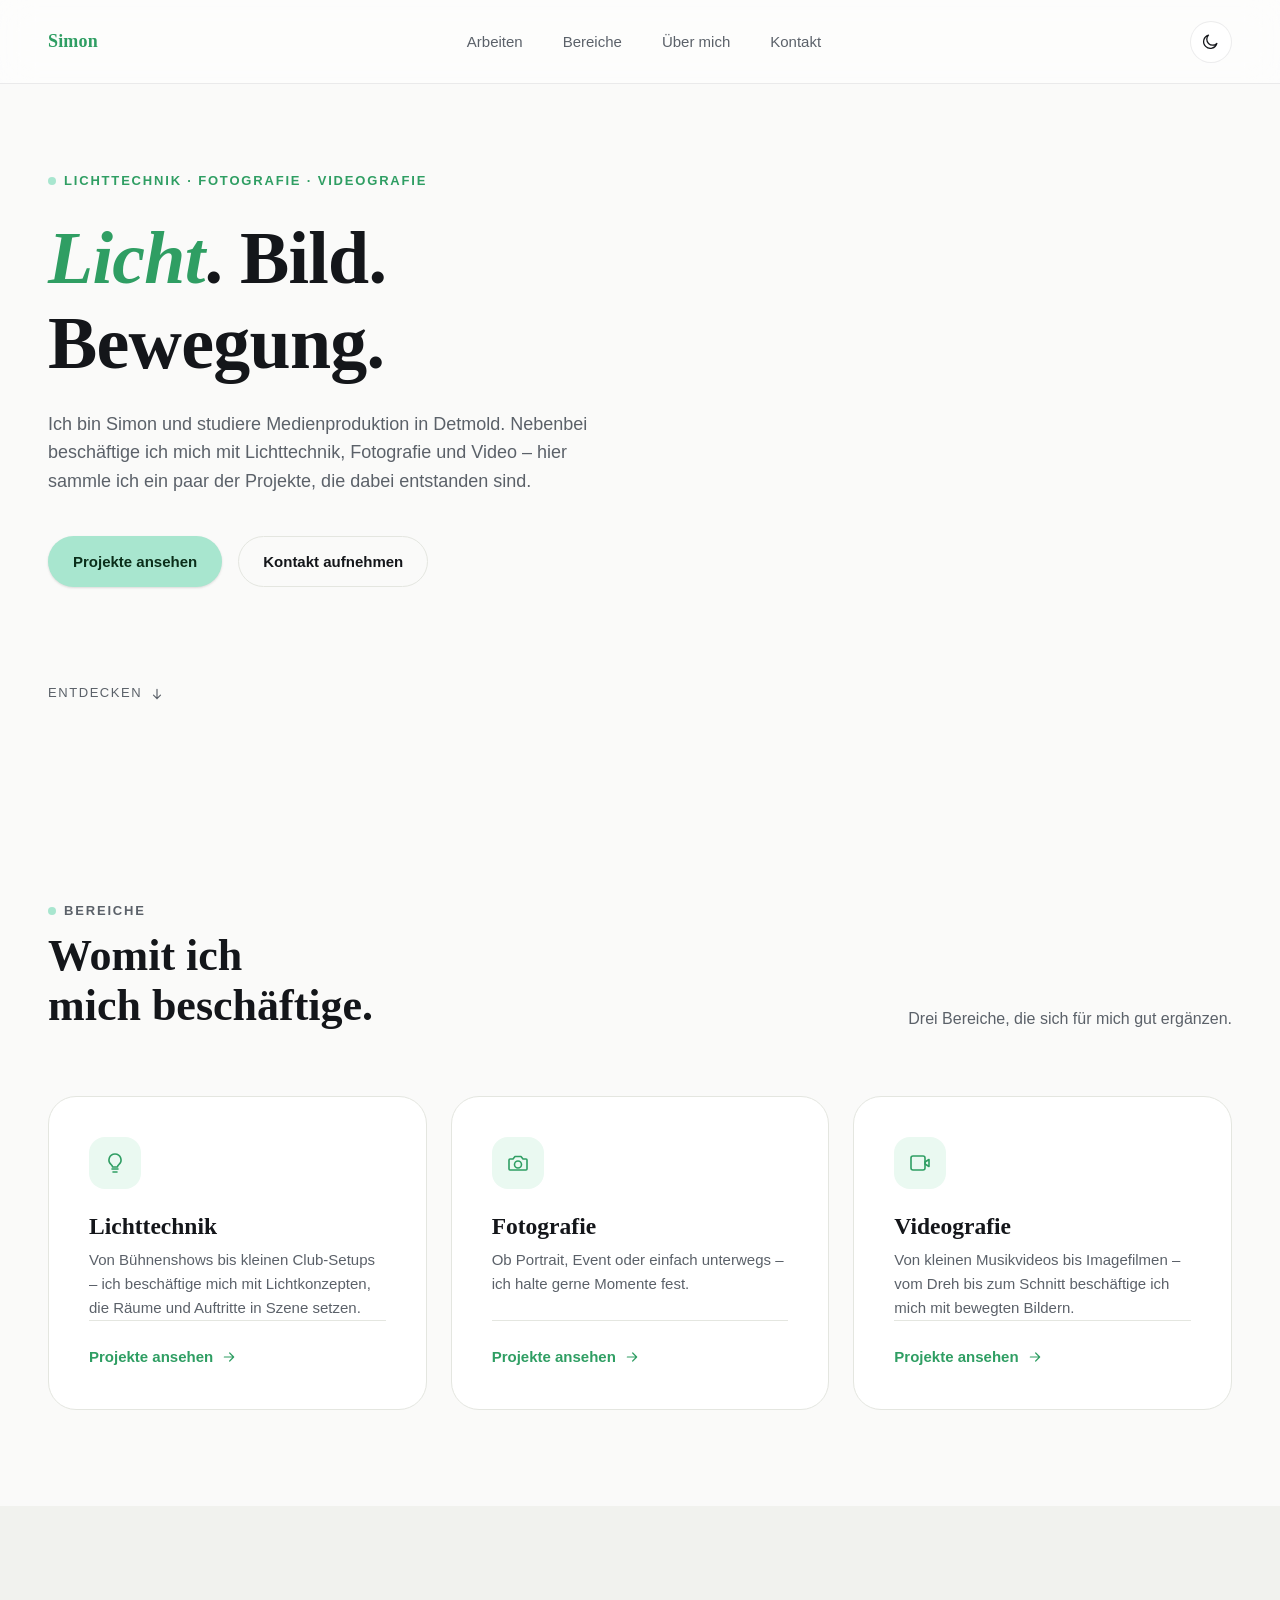
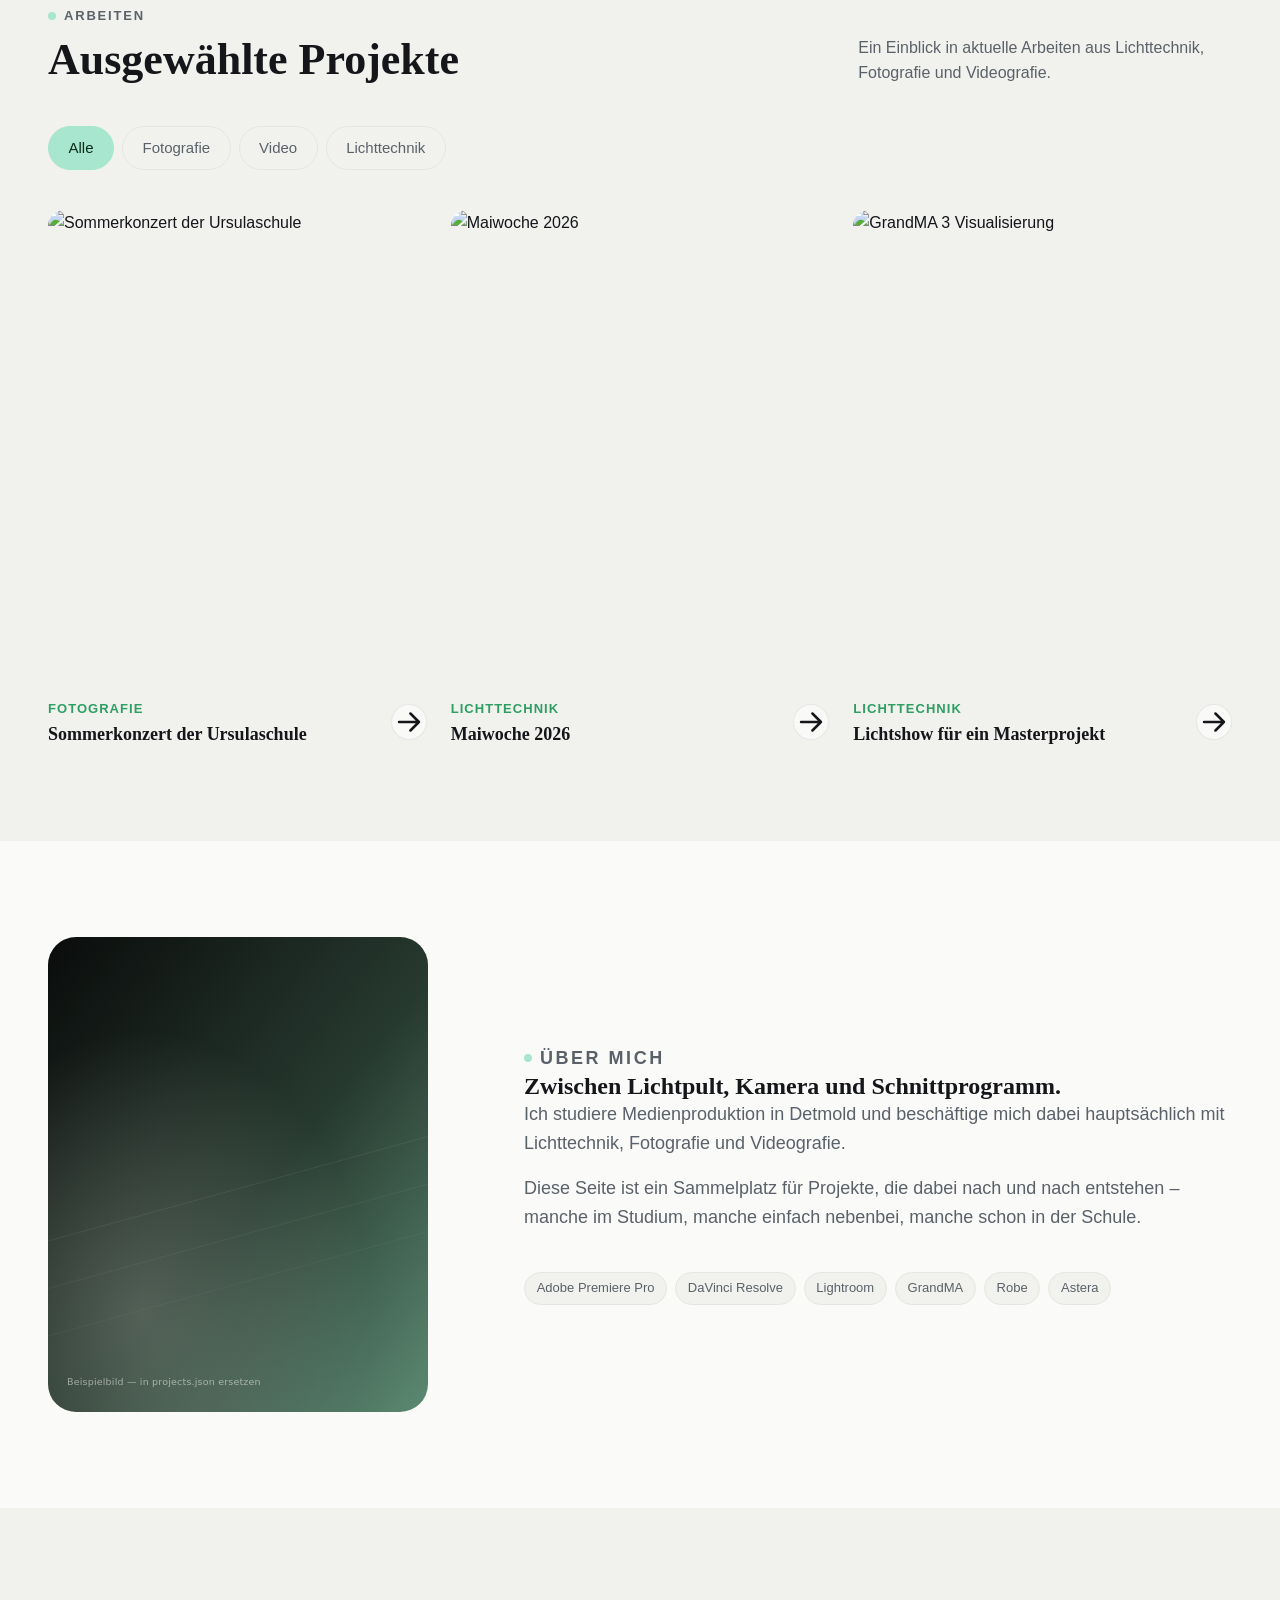
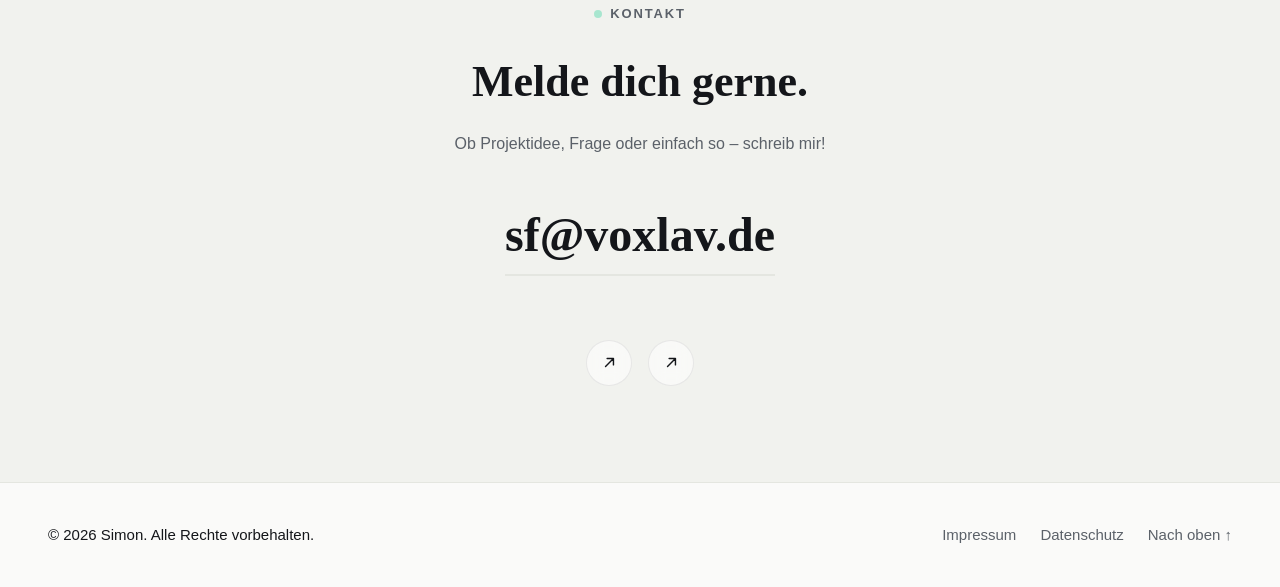
==== index.html @ 2de388dc "initial commit" ====
<!doctype html>
<html lang="de">
<head>
  <meta charset="UTF-8">
  <meta name="viewport" content="width=device-width, initial-scale=1">

  <!-- Setzt das Theme (hell/dunkel) VOR dem ersten Rendern, damit die Seite nicht kurz
       im falschen Theme aufblitzt. Reihenfolge: gespeicherte Wahl > Systempräferenz > hell. -->
  <script>
    (function () {
      var stored = null;
      try { stored = localStorage.getItem('portfolio-theme'); } catch (e) {}
      var theme = stored || (window.matchMedia('(prefers-color-scheme: dark)').matches ? 'dark' : 'light');
      document.documentElement.setAttribute('data-theme', theme);
    })();
  </script>

  <!-- BEARBEITEN: Titel, Beschreibung und Vorschau-Angaben an dich anpassen -->
  <title>Dein Name — Lichttechnik, Fotografie &amp; Videografie</title>
  <meta name="description" content="Portfolio für Lichttechnik, Fotografie und Videografie von Dein Name. Ausgewählte Projekte aus Bühne, Event, Foto und Film.">
  <meta property="og:type" content="website">
  <meta property="og:title" content="Dein Name — Lichttechnik, Fotografie &amp; Videografie">
  <meta property="og:description" content="Portfolio für Lichttechnik, Fotografie und Videografie.">
  <meta property="og:image" content="assets/images/placeholder-a.svg">

  <link rel="icon" href="data:image/svg+xml,%3Csvg xmlns='http://www.w3.org/2000/svg' viewBox='0 0 32 32'%3E%3Ccircle cx='16' cy='16' r='14' fill='%234ade80'/%3E%3C/svg%3E">
  <link rel="stylesheet" href="css/style.css">
</head>
<body>
  <a class="skip-link" href="#main">Zum Inhalt springen</a>
  <noscript><div>Bitte aktiviere JavaScript, um alle Inhalte dieser Seite (u. a. die Projektübersicht) zu sehen.</div></noscript>

  <!-- ============ HEADER / NAVIGATION ============ -->
  <header class="site-header">
    <div class="container">
      <a class="brand" href="#top"><span data-site-brand-name>Dein </span><span class="brand__highlight" data-site-brand-highlight>Name</span></a>

      <nav class="nav-links" id="primary-navigation" data-nav-links aria-label="Hauptnavigation">
        <a href="#arbeiten">Arbeiten</a>
        <a href="#leistungen">Bereiche</a>
        <a href="#ueber-mich">Über mich</a>
        <a href="#kontakt">Kontakt</a>
      </nav>

      <div class="header-actions">
        <button class="theme-toggle" data-theme-toggle type="button" aria-label="Zu dunklem Design wechseln">
          <svg class="icon-sun" viewBox="0 0 24 24" fill="none" stroke="currentColor" stroke-width="1.6" stroke-linecap="round"><circle cx="12" cy="12" r="4.5"/><path d="M12 2v2.5M12 19.5V22M4.2 4.2l1.8 1.8M18 18l1.8 1.8M2 12h2.5M19.5 12H22M4.2 19.8L6 18M18 6l1.8-1.8"/></svg>
          <svg class="icon-moon" viewBox="0 0 24 24" fill="none" stroke="currentColor" stroke-width="1.6" stroke-linecap="round" stroke-linejoin="round"><path d="M20 14.5A8.5 8.5 0 1 1 9.5 4a7 7 0 0 0 10.5 10.5Z"/></svg>
        </button>
        <button class="nav-toggle" data-nav-toggle type="button" aria-label="Menü öffnen" aria-expanded="false" aria-controls="primary-navigation">
          <svg viewBox="0 0 24 24" fill="none" stroke="currentColor" stroke-width="1.8" stroke-linecap="round"><path d="M4 7h16M4 12h16M4 17h16"/></svg>
        </button>
      </div>
    </div>
  </header>

  <main id="main">

    <!-- ============ HERO ============ -->
    <section class="hero" id="top">
      <div class="container">
        <p class="eyebrow hero__eyebrow" data-site-hero-eyebrow>Lichttechnik · Fotografie · Videografie</p>
        <h1 data-site-hero-heading><em>Licht</em>. Bild. Bewegung.</h1>
        <p class="hero__lede" data-site-hero-lede>
          Ich bin Dein Name und studiere Medienproduktion. Nebenbei beschäftige ich mich mit
          Lichttechnik, Fotografie und Video – hier sammle ich ein paar der Projekte, die dabei
          entstanden sind.
        </p>
        <div class="hero__actions">
          <a class="btn btn--primary" href="#arbeiten">Projekte ansehen</a>
          <a class="btn btn--secondary" href="#kontakt">Kontakt aufnehmen</a>
        </div>
        <a class="hero__scroll" href="#leistungen">
          Entdecken
          <svg viewBox="0 0 24 24" fill="none" stroke="currentColor" stroke-width="2" stroke-linecap="round" stroke-linejoin="round"><path d="M12 4v16M6 14l6 6 6-6"/></svg>
        </a>
      </div>
    </section>

    <!-- ============ LEISTUNGEN ============ -->
    <section id="leistungen">
      <div class="container">
        <div class="section-heading">
          <div>
            <p class="eyebrow">Bereiche</p>
            <h2>Womit ich mich beschäftige.</h2>
          </div>
          <p>Drei Bereiche, die sich für mich gut ergänzen.</p>
        </div>

        <!-- Jede Karte springt zu #arbeiten und filtert das Projekt-Grid dort
             automatisch auf die passende Kategorie (siehe js/main.js). -->
        <div class="services-grid">
          <a class="service-card" href="#arbeiten" data-filter-jump="lichttechnik">
            <div class="service-card__icon">
              <svg viewBox="0 0 24 24" fill="none" stroke="currentColor" stroke-width="1.6" stroke-linecap="round" stroke-linejoin="round"><path d="M9 18h6M10 21h4M12 3a6 6 0 0 0-3.6 10.8c.6.45 1.1 1.2 1.1 2.2h5c0-1 .5-1.75 1.1-2.2A6 6 0 0 0 12 3Z"/></svg>
            </div>
            <h3>Lichttechnik</h3>
            <p>Von Bühnenshows bis kleinen Club-Setups – ich beschäftige mich mit Lichtkonzepten, die Räume und Auftritte in Szene setzen.</p>
            <span class="service-card__cta">
              Projekte ansehen
              <svg viewBox="0 0 24 24" fill="none" stroke="currentColor" stroke-width="1.8" stroke-linecap="round" stroke-linejoin="round"><path d="M5 12h14M13 6l6 6-6 6"/></svg>
            </span>
          </a>

          <a class="service-card" href="#arbeiten" data-filter-jump="fotografie">
            <div class="service-card__icon">
              <svg viewBox="0 0 24 24" fill="none" stroke="currentColor" stroke-width="1.6" stroke-linecap="round" stroke-linejoin="round"><path d="M4 8h3l2-2.5h6L17 8h3a1 1 0 0 1 1 1v9a1 1 0 0 1-1 1H4a1 1 0 0 1-1-1V9a1 1 0 0 1 1-1Z"/><circle cx="12" cy="13.5" r="3.5"/></svg>
            </div>
            <h3>Fotografie</h3>
            <p>Ob Portrait, Event oder einfach unterwegs – ich halte gerne Momente fest.</p>
            <span class="service-card__cta">
              Projekte ansehen
              <svg viewBox="0 0 24 24" fill="none" stroke="currentColor" stroke-width="1.8" stroke-linecap="round" stroke-linejoin="round"><path d="M5 12h14M13 6l6 6-6 6"/></svg>
            </span>
          </a>

          <a class="service-card" href="#arbeiten" data-filter-jump="video">
            <div class="service-card__icon">
              <svg viewBox="0 0 24 24" fill="none" stroke="currentColor" stroke-width="1.6" stroke-linecap="round" stroke-linejoin="round"><rect x="3" y="5" width="14" height="14" rx="2"/><path d="M21 8.5v7L17 13v-2l4-2.5Z"/></svg>
            </div>
            <h3>Videografie</h3>
            <p>Von kleinen Musikvideos bis Imagefilmen – vom Dreh bis zum Schnitt beschäftige ich mich mit bewegten Bildern.</p>
            <span class="service-card__cta">
              Projekte ansehen
              <svg viewBox="0 0 24 24" fill="none" stroke="currentColor" stroke-width="1.8" stroke-linecap="round" stroke-linejoin="round"><path d="M5 12h14M13 6l6 6-6 6"/></svg>
            </span>
          </a>
        </div>
      </div>
    </section>

    <!-- ============ ARBEITEN / PROJEKTE ============
         Die Kacheln hier werden automatisch aus data/projects.json erzeugt.
         Neues Projekt = neuer Eintrag in der JSON-Datei, siehe README.md. -->
    <section class="section-alt" id="arbeiten">
      <div class="container">
        <div class="section-heading">
          <div>
            <p class="eyebrow">Arbeiten</p>
            <h2>Ausgewählte Projekte</h2>
          </div>
          <p>Ein Einblick in aktuelle Arbeiten aus Lichttechnik, Fotografie und Videografie.</p>
        </div>

        <div class="filter-bar" role="tablist" aria-label="Projekte filtern">
          <button class="filter-btn is-active" type="button" data-filter="alle" role="tab" aria-selected="true">Alle</button>
          <button class="filter-btn" type="button" data-filter="fotografie" role="tab" aria-selected="false">Fotografie</button>
          <button class="filter-btn" type="button" data-filter="video" role="tab" aria-selected="false">Video</button>
          <button class="filter-btn" type="button" data-filter="lichttechnik" role="tab" aria-selected="false">Lichttechnik</button>
        </div>

        <div class="project-grid" data-project-grid aria-live="polite"></div>
        <p class="empty-state" data-empty-state hidden>Für diese Kategorie sind aktuell keine Projekte hinterlegt.</p>

        <!-- Vorlage für eine einzelne Projekt-Kachel — wird per JavaScript (js/main.js)
             für jedes Projekt aus data/projects.json geklont und befüllt. -->
        <template id="project-card-template">
          <article class="project-card">
            <a class="project-card__link" href="project.html">
              <div class="project-card__media">
                <img class="project-card__image" src="" alt="" loading="lazy">
                <span class="project-card__play" aria-hidden="true" hidden></span>
              </div>
              <div class="project-card__body">
                <div class="project-card__text">
                  <span class="project-card__category"></span>
                  <h3 class="project-card__title"></h3>
                </div>
                <span class="project-card__arrow" aria-hidden="true">
                  <svg viewBox="0 0 24 24" fill="none" stroke="currentColor" stroke-width="1.8" stroke-linecap="round" stroke-linejoin="round"><path d="M5 12h14M13 6l6 6-6 6"/></svg>
                </span>
              </div>
            </a>
          </article>
        </template>
      </div>
    </section>

    <!-- ============ ÜBER MICH ============ -->
    <section id="ueber-mich">
      <div class="container about">
        <div class="about__media">
          <img data-site-about-image src="assets/images/placeholder-b.svg" alt="Platzhalter-Portrait — eigenes Foto einsetzen">
        </div>
        <div class="about__body">
          <p class="eyebrow">Über mich</p>
          <h2 data-site-about-heading>Zwischen Lichtpult, Kamera und Schnittprogramm.</h2>
          <div data-site-about-paragraphs>
            <p>
              Ich studiere Medienproduktion und beschäftige mich nebenbei mit drei Bereichen, die
              sich für mich gut ergänzen: Lichttechnik, Fotografie und Videografie.
            </p>
            <p>
              Diese Seite ist ein Sammelplatz für Projekte, die dabei nach und nach entstehen –
              manche im Studium, manche einfach nebenbei.
            </p>
          </div>
          <div class="about__tags" data-site-about-tags>
            <span class="tag">Adobe Premiere Pro</span>
            <span class="tag">DaVinci Resolve</span>
            <span class="tag">Lightroom</span>
            <span class="tag">GrandMA</span>
            <span class="tag">Moving Heads</span>
          </div>
        </div>
      </div>
    </section>

    <!-- ============ KONTAKT ============ -->
    <section class="section-alt" id="kontakt">
      <div class="container contact">
        <div class="section-heading">
          <p class="eyebrow">Kontakt</p>
          <h2 data-site-contact-heading>Melde dich gerne.</h2>
          <p data-site-contact-text>Ob Projektidee, Frage oder einfach so – schreib mir kurz, worum es geht.</p>
        </div>

        <a class="contact__email" data-site-contact-email href="mailto:deine@email.de">deine@email.de</a>

        <div class="social-links" data-site-contact-social>
          <a href="#" aria-label="Instagram">
            <svg viewBox="0 0 24 24" fill="none" stroke="currentColor" stroke-width="1.6"><rect x="3" y="3" width="18" height="18" rx="5"/><circle cx="12" cy="12" r="4"/><circle cx="17.2" cy="6.8" r="1"/></svg>
          </a>
          <a href="#" aria-label="Vimeo / YouTube">
            <svg viewBox="0 0 24 24" fill="none" stroke="currentColor" stroke-width="1.6"><circle cx="12" cy="12" r="9.5"/><path d="M10 8.5v7l6-3.5-6-3.5Z" fill="currentColor" stroke="none"/></svg>
          </a>
          <a href="#" aria-label="LinkedIn">
            <svg viewBox="0 0 24 24" fill="none" stroke="currentColor" stroke-width="1.6"><circle cx="12" cy="12" r="9.5"/><text x="12" y="16" text-anchor="middle" font-size="9" font-family="ui-sans-serif, system-ui, sans-serif" font-weight="700" fill="currentColor" stroke="none">in</text></svg>
          </a>
        </div>
      </div>
    </section>
  </main>

  <!-- ============ FOOTER ============ -->
  <footer class="site-footer">
    <div class="container">
      <p data-site-footer-copyright>&copy; 2026 Dein Name. Alle Rechte vorbehalten.</p>
      <div class="footer-links">
        <a href="impressum.html">Impressum</a>
        <a href="datenschutz.html">Datenschutz</a>
        <a class="back-to-top" href="#top">Nach oben ↑</a>
      </div>
    </div>
  </footer>

  <script src="js/theme.js" defer></script>
  <script src="js/site-content.js" defer></script>
  <script src="js/nav.js" defer></script>
  <script src="js/main.js" defer></script>
</body>
</html>
---- css/style.css ----
/* ==========================================================================
   PORTFOLIO — STYLESHEET
   ==========================================================================
   Inhalt dieser Datei:
     1. Design-Tokens (CSS-Variablen)  <-- HIER Farben/Schrift/Abstände anpassen
     2. Theme (Hell / Dunkel)
     3. Reset & Basis-Elemente
     4. Layout-Hilfsklassen
     5. Buttons & Formulare
     6. Header / Navigation
     7. Hero
     8. Leistungen
     9. Abschnitts-Überschriften (wiederverwendet)
    10. Filter-Leiste
    11. Projekt-Grid & Karten
    12. Über-mich
    13. Kontakt
    14. Footer
    15. Projekt-Detailseite
    16. Media-Galerie & Lightbox
    17. Rechtliche Seiten (Impressum / Datenschutz)
    18. Responsive Anpassungen
    19. Barrierefreiheit / Reduced Motion
   ========================================================================== */


/* ==========================================================================
   1. DESIGN-TOKENS
   Das ist der zentrale Ort für alle Anpassungen. Farben, Schriften,
   Abstände, Radien etc. werden NUR hier definiert und überall im
   Stylesheet als var(--...) wiederverwendet.
   ========================================================================== */
:root {

  /* ---- Schriftarten — HIER ANPASSEN, um eigene Web-Fonts einzubinden ----
     Standard: reine System-Schriftarten (schnell, ohne externe Anfragen,
     keine Datenschutz-Fragen durch Web-Font-Anbieter). Siehe README.md,
     Abschnitt "Eigene Schriftarten", für den Umstieg auf z. B. Google Fonts. */
  --font-display: ui-serif, Georgia, "Iowan Old Style", "Palatino Linotype", "Times New Roman", serif;
  --font-body: -apple-system, BlinkMacSystemFont, "Segoe UI", Roboto, Helvetica, Arial, sans-serif;

  /* ---- Typografische Skala (fluid mit clamp()) ---- */
  --text-xs: 0.8125rem;
  --text-sm: 0.9375rem;
  --text-base: 1rem;
  --text-lg: 1.125rem;
  --text-xl: clamp(1.25rem, 1.15rem + 0.4vw, 1.5rem);
  --text-2xl: clamp(1.5rem, 1.3rem + 0.9vw, 2rem);
  --text-3xl: clamp(1.9rem, 1.5rem + 1.8vw, 2.75rem);
  --text-hero: clamp(2.6rem, 1.9rem + 3.4vw, 4.75rem);

  /* ---- Abstands-Skala ---- */
  --space-3xs: 0.25rem;
  --space-2xs: 0.5rem;
  --space-xs: 0.75rem;
  --space-sm: 1rem;
  --space-md: 1.5rem;
  --space-lg: 2.5rem;
  --space-xl: 4rem;
  --space-2xl: 6rem;
  --space-3xl: 9rem;

  /* ---- Layout ---- */
  --container-width: 1280px;
  --container-padding: clamp(1.25rem, 4vw, 3rem);
  --header-height: 84px;

  /* ---- Radien, Schatten, Übergänge ---- */
  --radius-sm: 8px;
  --radius-md: 16px;
  --radius-lg: 28px;
  --radius-full: 999px;
  --shadow-sm: 0 1px 2px rgba(0, 0, 0, 0.06), 0 1px 3px rgba(0, 0, 0, 0.08);
  --shadow-md: 0 12px 32px -12px rgba(0, 0, 0, 0.28);
  --shadow-lg: 0 24px 60px -20px rgba(0, 0, 0, 0.35);
  --ease: cubic-bezier(0.4, 0, 0.2, 1);
  --transition: 220ms var(--ease);
  --transition-slow: 420ms var(--ease);

  /* ---- Glas-Effekt (Header, mobiles Menü, Lightbox, Icon-Buttons) ---- */
  --blur-glass: 16px;
  --blur-glass-strong: 22px;
  --color-scrim: rgba(6, 10, 8, 0.78); /* dunkler Schleier hinter der Lightbox, bewusst themeunabhängig */
}

/* ==========================================================================
   2. THEME — Hell (Standard) & Dunkel
   Das aktive Theme wird per data-theme-Attribut auf <html> gesteuert
   (siehe js/theme.js). Jedes Theme hat eine eigene Akzentfarbe: im hellen
   Theme bewusst gedämpftes Pastell, im dunklen Theme kräftiges Leuchtgrün.
   ========================================================================== */
[data-theme="light"] {
  --color-bg: #fafaf9;
  --color-bg-elevated: #ffffff;
  --color-bg-muted: #f1f2ee;
  --color-text: #14161a;
  --color-text-muted: #5b6169;
  --color-border: #e4e6e0;

  /* ---- Akzentfarbe, helles Theme: gedämpftes Pastell-Grün ----
     HIER ANPASSEN, um die Akzentfarbe im hellen Theme zu ändern. Die
     dunkle Variante (weiter unten) bleibt bewusst kräftiger, weil
     Pastelltöne auf dunklem Grund schnell blass/verwaschen wirken. */
  --color-accent: #a8e6cf;          /* Pastell-Mintgrün: Buttons, aktive Filter, Icon-Hintergründe */
  --color-accent-strong: #2f9e63;   /* kräftigere Variante — für Text/Icons, die auf Weiß lesbar bleiben müssen */
  --color-accent-contrast: #0b2e1a; /* Textfarbe AUF der Akzentfarbe (z. B. Buttons) */
  --color-accent-soft: #eaf9f1;     /* sehr helles Pastell für Badge-/Icon-Hintergründe */

  --color-link: var(--color-accent-strong);
  --color-scrollbar: rgba(0, 0, 0, 0.2);
  --color-glass: rgba(255, 255, 255, 0.55);
  --color-glass-strong: rgba(255, 255, 255, 0.78);
  --color-glass-border: rgba(20, 22, 26, 0.08);
  color-scheme: light;
}

[data-theme="dark"] {
  --color-bg: #0e1210;
  --color-bg-elevated: #171b18;
  --color-bg-muted: #1c211d;
  --color-text: #f3f5f1;
  --color-text-muted: #a7ada4;
  --color-border: #2a302b;

  /* ---- Akzentfarbe, dunkles Theme: kräftiges, leuchtendes Grün ---- */
  --color-accent: #4ade80;
  --color-accent-strong: #4ade80;
  --color-accent-contrast: #0b2e1a;
  --color-accent-soft: rgba(74, 222, 128, 0.14);

  --color-link: var(--color-accent);
  --color-scrollbar: rgba(255, 255, 255, 0.25);
  --color-glass: rgba(23, 27, 24, 0.45);
  --color-glass-strong: rgba(14, 18, 16, 0.72);
  --color-glass-border: rgba(243, 245, 241, 0.09);
  color-scheme: dark;
}


/* ==========================================================================
   3. RESET & BASIS-ELEMENTE
   ========================================================================== */
*, *::before, *::after { box-sizing: border-box; }

* { margin: 0; }

html {
  -webkit-text-size-adjust: 100%;
  scroll-behavior: smooth;
  /* Verhindert, dass Anker-Sprungziele (z. B. #arbeiten) unter dem
     schwebenden, halbtransparenten Header landen. */
  scroll-padding-top: calc(var(--header-height) + var(--space-sm));
}

body {
  min-height: 100svh;
  background: var(--color-bg);
  color: var(--color-text);
  font-family: var(--font-body);
  font-size: var(--text-base);
  line-height: 1.6;
  -webkit-font-smoothing: antialiased;
  text-rendering: optimizeLegibility;
  transition: background-color var(--transition), color var(--transition);
}

img, picture, video, svg { display: block; max-width: 100%; }

h1, h2, h3, h4 {
  font-family: var(--font-display);
  font-weight: 600;
  line-height: 1.15;
  text-wrap: balance;
}

p { color: var(--color-text); }
p + p { margin-top: var(--space-sm); }

a { color: inherit; text-decoration: none; }

ul, ol { list-style: none; padding: 0; }

button, input, textarea, select { font: inherit; color: inherit; }

button {
  background: none;
  border: none;
  cursor: pointer;
}

::selection { background: var(--color-accent); color: var(--color-accent-contrast); }

/* Eigene Scrollbar-Färbung (nur Webkit/Blink) */
::-webkit-scrollbar { width: 10px; height: 10px; }
::-webkit-scrollbar-thumb { background: var(--color-scrollbar); border-radius: var(--radius-full); }
::-webkit-scrollbar-track { background: transparent; }

/* Sichtbarer Fokus-Ring für Tastaturnutzung — wichtig für Barrierefreiheit */
:focus-visible {
  outline: 2px solid var(--color-accent);
  outline-offset: 3px;
  border-radius: var(--radius-sm);
}

.skip-link {
  position: absolute;
  top: -100px;
  left: var(--space-sm);
  z-index: 1000;
  background: var(--color-accent);
  color: var(--color-accent-contrast);
  padding: var(--space-2xs) var(--space-sm);
  border-radius: var(--radius-sm);
  transition: top var(--transition);
}
.skip-link:focus { top: var(--space-sm); }

noscript div {
  display: block;
  background: var(--color-accent-soft);
  color: var(--color-text);
  text-align: center;
  padding: var(--space-sm);
  font-size: var(--text-sm);
}


/* ==========================================================================
   4. LAYOUT-HILFSKLASSEN
   ========================================================================== */
.container {
  width: 100%;
  max-width: var(--container-width);
  margin-inline: auto;
  padding-inline: var(--container-padding);
}

.visually-hidden {
  position: absolute;
  width: 1px; height: 1px;
  padding: 0; margin: -1px;
  overflow: hidden;
  clip: rect(0, 0, 0, 0);
  white-space: nowrap;
  border: 0;
}

section { padding-block: var(--space-2xl); }

.section-alt { background: var(--color-bg-muted); }

.eyebrow {
  display: inline-flex;
  align-items: center;
  gap: var(--space-2xs);
  font-size: var(--text-xs);
  font-weight: 600;
  letter-spacing: 0.14em;
  text-transform: uppercase;
  color: var(--color-accent-strong);
}

.eyebrow::before {
  content: "";
  width: 8px; height: 8px;
  border-radius: 50%;
  background: var(--color-accent);
}

em, .accent-text {
  font-style: italic;
  color: var(--color-accent-strong);
}


/* ==========================================================================
   5. BUTTONS & FORMULARE
   ========================================================================== */
.btn {
  display: inline-flex;
  align-items: center;
  gap: var(--space-2xs);
  padding: 0.85em 1.6em;
  border-radius: var(--radius-full);
  font-size: var(--text-sm);
  font-weight: 600;
  border: 1px solid transparent;
  transition: transform var(--transition), background-color var(--transition), color var(--transition), border-color var(--transition), box-shadow var(--transition);
  white-space: nowrap;
}
.btn:hover { transform: translateY(-2px); }
.btn:active { transform: translateY(0); }

.btn--primary {
  background: var(--color-accent);
  color: var(--color-accent-contrast);
  box-shadow: var(--shadow-sm);
}
.btn--primary:hover { box-shadow: var(--shadow-md); }

.btn--secondary {
  background: transparent;
  border-color: var(--color-border);
  color: var(--color-text);
}
.btn--secondary:hover { border-color: var(--color-accent); color: var(--color-accent-strong); }

.btn--icon svg { width: 1em; height: 1em; }


/* ==========================================================================
   6. HEADER / NAVIGATION
   ========================================================================== */
.site-header {
  position: sticky;
  top: 0;
  z-index: 100;
  height: var(--header-height);
  display: flex;
  align-items: center;
  background: var(--color-glass);
  backdrop-filter: blur(var(--blur-glass));
  -webkit-backdrop-filter: blur(var(--blur-glass));
  border-bottom: 1px solid var(--color-glass-border);
}

.site-header .container {
  display: flex;
  align-items: center;
  justify-content: space-between;
  gap: var(--space-md);
}

.brand {
  font-family: var(--font-display);
  font-size: var(--text-lg);
  font-weight: 600;
  letter-spacing: 0.01em;
}
.brand__highlight { color: var(--color-accent-strong); }

.nav-links {
  display: flex;
  align-items: center;
  gap: var(--space-lg);
  font-size: var(--text-sm);
  font-weight: 500;
}

.nav-links a {
  position: relative;
  padding-block: var(--space-2xs);
  color: var(--color-text-muted);
  transition: color var(--transition);
}
.nav-links a:hover { color: var(--color-text); }
.nav-links a::after {
  content: "";
  position: absolute;
  left: 0; bottom: -2px;
  width: 0; height: 2px;
  background: var(--color-accent);
  transition: width var(--transition);
}
.nav-links a:hover::after { width: 100%; }

.header-actions {
  display: flex;
  align-items: center;
  gap: var(--space-sm);
}

.theme-toggle,
.nav-toggle {
  display: grid;
  place-items: center;
  width: 42px; height: 42px;
  border-radius: 50%;
  border: 1px solid var(--color-glass-border);
  background: var(--color-glass);
  backdrop-filter: blur(10px);
  -webkit-backdrop-filter: blur(10px);
  color: var(--color-text);
  transition: border-color var(--transition), transform var(--transition), background-color var(--transition);
}
.theme-toggle:hover { border-color: var(--color-accent); transform: rotate(-8deg); }
.theme-toggle svg { width: 19px; height: 19px; }
.theme-toggle .icon-sun { display: none; }
.theme-toggle .icon-moon { display: block; }
[data-theme="dark"] .theme-toggle .icon-sun { display: block; }
[data-theme="dark"] .theme-toggle .icon-moon { display: none; }

/* Der Burger-Button ist ausschließlich in der mobilen Ansicht sichtbar
   (siehe @media (max-width: 720px) weiter unten) — auf dem Desktop steht
   die Navigation immer ausgeschrieben im Header, nie hinter einem Menü-Icon. */
.nav-toggle { display: none; }
.nav-toggle svg { width: 18px; height: 18px; }


/* ==========================================================================
   7. HERO
   ========================================================================== */
.hero {
  padding-top: clamp(3.5rem, 4vw + 2rem, 7rem);
  padding-bottom: var(--space-2xl);
}

.hero__eyebrow { margin-bottom: var(--space-md); }

.hero h1 {
  font-size: var(--text-hero);
  max-width: 18ch;
  letter-spacing: -0.01em;
}

.hero__lede {
  margin-top: var(--space-md);
  max-width: 56ch;
  font-size: var(--text-lg);
  color: var(--color-text-muted);
}

.hero__actions {
  display: flex;
  flex-wrap: wrap;
  gap: var(--space-sm);
  margin-top: var(--space-lg);
}

.hero__scroll {
  margin-top: var(--space-2xl);
  display: inline-flex;
  align-items: center;
  gap: var(--space-2xs);
  font-size: var(--text-xs);
  color: var(--color-text-muted);
  text-transform: uppercase;
  letter-spacing: 0.12em;
}

.hero__scroll svg {
  width: 14px; height: 14px;
  animation: bob 2.2s var(--ease) infinite;
}

@keyframes bob {
  0%, 100% { transform: translateY(0); }
  50% { transform: translateY(5px); }
}


/* ==========================================================================
   8. LEISTUNGEN
   ========================================================================== */
.services-grid {
  margin-top: var(--space-xl);
  display: grid;
  grid-template-columns: repeat(3, 1fr);
  gap: var(--space-md);
}

.service-card {
  display: flex;
  flex-direction: column;
  padding: var(--space-lg);
  background: var(--color-bg-elevated);
  border: 1px solid var(--color-border);
  border-radius: var(--radius-lg);
  cursor: pointer;
  transition: transform var(--transition), box-shadow var(--transition), border-color var(--transition);
}
.service-card:hover {
  transform: translateY(-4px);
  box-shadow: var(--shadow-md);
  border-color: var(--color-accent);
}

.service-card__icon {
  display: grid;
  place-items: center;
  width: 52px; height: 52px;
  border-radius: var(--radius-md);
  background: var(--color-accent-soft);
  color: var(--color-accent-strong);
  margin-bottom: var(--space-md);
}
.service-card__icon svg { width: 24px; height: 24px; }

.service-card h3 { font-size: var(--text-xl); margin-bottom: var(--space-2xs); }
.service-card p { color: var(--color-text-muted); font-size: var(--text-sm); }

.service-card__cta {
  display: inline-flex;
  align-items: center;
  gap: var(--space-2xs);
  margin-top: auto; /* schiebt die Zeile ans Kartenende, auch bei unterschiedlich langen Texten */
  padding-top: var(--space-md);
  border-top: 1px solid var(--color-border);
  font-size: var(--text-sm);
  font-weight: 600;
  color: var(--color-accent-strong);
}
.service-card__cta svg { width: 16px; height: 16px; transition: transform var(--transition); }
.service-card:hover .service-card__cta svg { transform: translateX(4px); }


/* ==========================================================================
   9. ABSCHNITTS-ÜBERSCHRIFTEN
   ========================================================================== */
.section-heading {
  display: flex;
  align-items: flex-end;
  justify-content: space-between;
  gap: var(--space-md);
  flex-wrap: wrap;
}

.section-heading h2 {
  font-size: var(--text-3xl);
  margin-top: var(--space-2xs);
  max-width: 20ch;
}

.section-heading p {
  max-width: 42ch;
  color: var(--color-text-muted);
}


/* ==========================================================================
   10. FILTER-LEISTE
   ========================================================================== */
.filter-bar {
  display: flex;
  flex-wrap: wrap;
  gap: var(--space-2xs);
  margin-top: var(--space-lg);
}

.filter-btn {
  padding: 0.6em 1.3em;
  border-radius: var(--radius-full);
  border: 1px solid var(--color-border);
  font-size: var(--text-sm);
  font-weight: 500;
  color: var(--color-text-muted);
  transition: background-color var(--transition), color var(--transition), border-color var(--transition);
}
.filter-btn:hover { border-color: var(--color-accent); color: var(--color-text); }
.filter-btn.is-active {
  background: var(--color-accent);
  border-color: var(--color-accent);
  color: var(--color-accent-contrast);
}


/* ==========================================================================
   11. PROJEKT-GRID & KARTEN
   ========================================================================== */
.project-grid {
  margin-top: var(--space-lg);
  display: grid;
  grid-template-columns: repeat(auto-fill, minmax(280px, 1fr));
  gap: var(--space-lg) var(--space-md);
}

.project-grid[hidden] { display: none; }

.project-card__link { display: block; group: card; }

.project-card__media {
  position: relative;
  aspect-ratio: 4 / 5;
  overflow: hidden;
  border-radius: var(--radius-md);
  background: var(--color-bg-muted);
}

.project-card__image {
  width: 100%; height: 100%;
  object-fit: cover;
  transition: transform var(--transition-slow);
}
.project-card__link:hover .project-card__image { transform: scale(1.06); }

/* Abspiel-Symbol, wenn das Titelbild ein Video ist (siehe js/main.js).
   ::before (Kreis) und ::after (Dreieck) teilen sich per grid-area dieselbe
   Zelle, damit beide unabhängig von place-items: center exakt übereinander
   sitzen — in Mal- statt DOM-Reihenfolge liegt ::after (Dreieck) oben. */
.project-card__play {
  position: absolute;
  inset: 0;
  display: grid;
  place-items: center;
  pointer-events: none;
}
.project-card__play[hidden] { display: none; }
.project-card__play::before {
  content: "";
  grid-area: 1 / 1;
  width: 56px; height: 56px;
  border-radius: 50%;
  background: rgba(11, 13, 12, 0.45);
  backdrop-filter: blur(4px);
  -webkit-backdrop-filter: blur(4px);
  box-shadow: 0 8px 20px -6px rgba(0, 0, 0, 0.5);
}
.project-card__play::after {
  content: "";
  grid-area: 1 / 1;
  width: 0; height: 0;
  border-style: solid;
  border-width: 10px 0 10px 16px;
  border-color: transparent transparent transparent #f3f5f1;
  transform: translateX(2px);
}

.project-card__body {
  display: flex;
  align-items: center;
  justify-content: space-between;
  gap: var(--space-sm);
  padding-top: var(--space-sm);
}

.project-card__text { min-width: 0; }

.project-card__category {
  display: block;
  font-size: var(--text-xs);
  font-weight: 600;
  letter-spacing: 0.08em;
  text-transform: uppercase;
  color: var(--color-accent-strong);
}

.project-card__title {
  margin-top: var(--space-3xs);
  font-size: var(--text-lg);
  font-family: var(--font-display);
  font-weight: 600;
  overflow: hidden;
  text-overflow: ellipsis;
  white-space: nowrap;
}

.project-card__arrow {
  flex-shrink: 0;
  display: grid;
  place-items: center;
  width: 36px; height: 36px;
  border-radius: 50%;
  border: 1px solid var(--color-glass-border);
  background: var(--color-glass);
  backdrop-filter: blur(8px);
  -webkit-backdrop-filter: blur(8px);
  transition: transform var(--transition), background-color var(--transition), border-color var(--transition), color var(--transition);
}
.project-card__link:hover .project-card__arrow {
  transform: translateX(4px);
  background: var(--color-accent);
  border-color: var(--color-accent);
  color: var(--color-accent-contrast);
}

.empty-state {
  margin-top: var(--space-lg);
  padding: var(--space-xl);
  text-align: center;
  color: var(--color-text-muted);
  border: 1px dashed var(--color-border);
  border-radius: var(--radius-lg);
}


/* ==========================================================================
   12. ÜBER MICH
   ========================================================================== */
.about {
  display: grid;
  grid-template-columns: minmax(240px, 380px) 1fr;
  gap: var(--space-2xl);
  align-items: center;
}

.about__media {
  aspect-ratio: 4 / 5;
  border-radius: var(--radius-lg);
  overflow: hidden;
}
.about__media img { width: 100%; height: 100%; object-fit: cover; }

.about__body p { color: var(--color-text-muted); font-size: var(--text-lg); }

.about__tags {
  margin-top: var(--space-lg);
  display: flex;
  flex-wrap: wrap;
  gap: var(--space-2xs);
}

.tag {
  padding: 0.4em 0.9em;
  font-size: var(--text-xs);
  font-weight: 500;
  border-radius: var(--radius-full);
  background: var(--color-bg-muted);
  border: 1px solid var(--color-border);
  color: var(--color-text-muted);
}


/* ==========================================================================
   13. KONTAKT
   ========================================================================== */
.contact { text-align: center; }

.contact .section-heading { justify-content: center; text-align: center; flex-direction: column; align-items: center; }
.contact .section-heading p { max-width: 50ch; }

.contact__email {
  display: inline-block;
  margin-top: var(--space-lg);
  font-family: var(--font-display);
  font-size: clamp(1.5rem, 1.1rem + 2.4vw, 3rem);
  font-weight: 600;
  border-bottom: 2px solid var(--color-border);
  transition: color var(--transition), border-color var(--transition);
  word-break: break-word;
}
.contact__email:hover { color: var(--color-accent-strong); border-color: var(--color-accent); }

.social-links {
  margin-top: var(--space-xl);
  display: flex;
  justify-content: center;
  gap: var(--space-sm);
}

.social-links a {
  display: grid;
  place-items: center;
  width: 46px; height: 46px;
  border-radius: 50%;
  border: 1px solid var(--color-glass-border);
  background: var(--color-glass);
  backdrop-filter: blur(8px);
  -webkit-backdrop-filter: blur(8px);
  transition: border-color var(--transition), color var(--transition), transform var(--transition);
}
.social-links a:hover { border-color: var(--color-accent); color: var(--color-accent-strong); transform: translateY(-3px); }
.social-links svg { width: 19px; height: 19px; }


/* ==========================================================================
   14. FOOTER
   ========================================================================== */
.site-footer {
  border-top: 1px solid var(--color-border);
  padding-block: var(--space-lg);
}

.site-footer .container {
  display: flex;
  align-items: center;
  justify-content: space-between;
  gap: var(--space-md);
  flex-wrap: wrap;
  font-size: var(--text-sm);
  color: var(--color-text-muted);
}

.footer-links { display: flex; gap: var(--space-md); }
.footer-links a { transition: color var(--transition); }
.footer-links a:hover { color: var(--color-text); }

.back-to-top {
  display: inline-flex;
  align-items: center;
  gap: var(--space-3xs);
  color: var(--color-text-muted);
  transition: color var(--transition);
}
.back-to-top:hover { color: var(--color-accent-strong); }


/* ==========================================================================
   15. PROJEKT-DETAILSEITE
   ========================================================================== */
.project-detail { padding-block: var(--space-xl) var(--space-2xl); }

.back-link {
  display: inline-flex;
  align-items: center;
  gap: var(--space-2xs);
  font-size: var(--text-sm);
  color: var(--color-text-muted);
  transition: color var(--transition), gap var(--transition);
}
.back-link:hover { color: var(--color-text); gap: var(--space-xs); }

.project-detail__header { margin-top: var(--space-lg); max-width: 70ch; }

.project-detail__category {
  font-size: var(--text-xs);
  font-weight: 600;
  letter-spacing: 0.1em;
  text-transform: uppercase;
  color: var(--color-accent-strong);
}

.project-detail__title {
  margin-top: var(--space-xs);
  font-size: var(--text-3xl);
}

.project-detail__meta {
  margin-top: var(--space-md);
  display: flex;
  flex-wrap: wrap;
  gap: var(--space-md);
  font-size: var(--text-sm);
  color: var(--color-text-muted);
}

.project-detail__meta li { display: flex; align-items: center; gap: var(--space-3xs); }
.project-detail__meta svg { width: 15px; height: 15px; }

.project-detail__intro {
  margin-top: var(--space-lg);
  max-width: 65ch;
  font-size: var(--text-lg);
  color: var(--color-text-muted);
}

/* Großes Titelbild/-video oben auf der Detailseite. Kann laut Projektdaten
   ein Bild ODER ein Video sein (Datei/YouTube/Vimeo) — die Fallunterscheidung
   übernimmt js/project.js, hier wird nur die Größe/Form vorgegeben. */
.project-detail__hero {
  margin-top: var(--space-xl);
  border-radius: var(--radius-lg);
  overflow: hidden;
}
.project-detail__hero .media-item { border-radius: 0; }
.project-detail__hero .media-item--image img { aspect-ratio: 16 / 9; cursor: zoom-in; }
.project-detail__hero .media-item--video video { max-height: 70vh; }

.project-detail__gallery {
  margin-top: var(--space-2xl);
  display: grid;
  grid-template-columns: repeat(auto-fill, minmax(320px, 1fr));
  gap: var(--space-md);
}

.project-detail__description {
  margin-top: var(--space-2xl);
  max-width: 65ch;
}
.project-detail__description p { color: var(--color-text-muted); }

.project-detail__tags {
  margin-top: var(--space-lg);
  display: flex;
  flex-wrap: wrap;
  gap: var(--space-2xs);
}

/* Externe Links (Website, YouTube, Instagram …) — siehe "links" in projects.json */
.project-detail__links {
  margin-top: var(--space-lg);
  display: flex;
  flex-wrap: wrap;
  gap: var(--space-xs);
}

.link-pill {
  display: inline-flex;
  align-items: center;
  gap: var(--space-2xs);
  padding: 0.6em 1.1em;
  border-radius: var(--radius-full);
  border: 1px solid var(--color-border);
  font-size: var(--text-sm);
  font-weight: 600;
  transition: border-color var(--transition), color var(--transition), background-color var(--transition);
}
.link-pill:hover { border-color: var(--color-accent); background: var(--color-accent-soft); color: var(--color-accent-strong); }
.link-pill svg { width: 14px; height: 14px; }

.project-detail__nav {
  margin-top: var(--space-2xl);
  padding-top: var(--space-lg);
  border-top: 1px solid var(--color-border);
  display: flex;
  justify-content: space-between;
  gap: var(--space-md);
  font-family: var(--font-display);
  font-size: var(--text-lg);
}

.project-nav-link { color: var(--color-text-muted); transition: color var(--transition); }
.project-nav-link:hover { color: var(--color-accent-strong); }
.project-nav-link--next { text-align: right; margin-left: auto; }

.loading-state {
  padding-block: var(--space-3xl);
  text-align: center;
  color: var(--color-text-muted);
}

.not-found { padding-block: var(--space-3xl); text-align: center; }
.not-found h1 { font-size: var(--text-3xl); }
.not-found p { margin-top: var(--space-sm); color: var(--color-text-muted); }
.not-found .btn { margin-top: var(--space-lg); }


/* ==========================================================================
   16. MEDIA-GALERIE & LIGHTBOX
   ========================================================================== */
.media-item {
  border-radius: var(--radius-md);
  overflow: hidden;
  background: var(--color-bg-muted);
}

.media-item--image img {
  width: 100%; height: 100%;
  aspect-ratio: 4 / 5;
  object-fit: cover;
  cursor: zoom-in;
  transition: transform var(--transition-slow);
}
.media-item--image:hover img { transform: scale(1.04); }

.media-item--video {
  grid-column: 1 / -1;
}
.media-item--video video {
  width: 100%;
  max-height: 78vh;
  background: #000;
}

.media-item__embed {
  position: relative;
  width: 100%;
  aspect-ratio: 16 / 9;
}
.media-item__embed iframe {
  position: absolute;
  inset: 0;
  width: 100%; height: 100%;
  border: 0;
}

.lightbox {
  position: fixed;
  inset: 0;
  z-index: 1000;
  display: grid;
  place-items: center;
  background: var(--color-scrim);
  backdrop-filter: blur(var(--blur-glass-strong));
  -webkit-backdrop-filter: blur(var(--blur-glass-strong));
  padding: var(--space-lg);
  animation: fade-in var(--transition) both;
}
.lightbox[hidden] { display: none; }

@keyframes fade-in { from { opacity: 0; } to { opacity: 1; } }

.lightbox__image {
  max-width: min(90vw, 1100px);
  max-height: 86vh;
  width: auto; height: auto;
  border-radius: var(--radius-sm);
  box-shadow: var(--shadow-lg);
}

.lightbox__close,
.lightbox__prev,
.lightbox__next {
  position: absolute;
  display: grid;
  place-items: center;
  width: 46px; height: 46px;
  border-radius: 50%;
  background: rgba(255, 255, 255, 0.08);
  backdrop-filter: blur(8px);
  -webkit-backdrop-filter: blur(8px);
  color: #f3f5f1;
  border: 1px solid rgba(255, 255, 255, 0.18);
  transition: background-color var(--transition), transform var(--transition);
}
.lightbox__close:hover,
.lightbox__prev:hover,
.lightbox__next:hover { background: var(--color-accent); color: var(--color-accent-contrast); }

.lightbox__close { top: var(--space-md); right: var(--space-md); }
.lightbox__prev { left: var(--space-md); top: 50%; transform: translateY(-50%); }
.lightbox__next { right: var(--space-md); top: 50%; transform: translateY(-50%); }
.lightbox__prev:hover, .lightbox__next:hover { transform: translateY(-50%) scale(1.05); }
.lightbox__close svg, .lightbox__prev svg, .lightbox__next svg { width: 18px; height: 18px; }


/* ==========================================================================
   17. RECHTLICHE SEITEN (Impressum / Datenschutz)
   ========================================================================== */
.legal-page { padding-block: var(--space-xl) var(--space-2xl); }
.legal-page h1 { font-size: var(--text-3xl); }
.legal-page h2 { font-size: var(--text-xl); margin-top: var(--space-xl); margin-bottom: var(--space-xs); }
.legal-page p, .legal-page li { color: var(--color-text-muted); }
.legal-page ul { list-style: disc; padding-left: 1.4em; margin-top: var(--space-2xs); }
.legal-page li { margin-top: var(--space-3xs); }
.legal-page a { color: var(--color-link); text-decoration: underline; text-underline-offset: 2px; }

.legal-notice {
  margin-top: var(--space-lg);
  padding: var(--space-md);
  border: 1px solid var(--color-accent);
  background: var(--color-accent-soft);
  border-radius: var(--radius-md);
  font-size: var(--text-sm);
  max-width: 70ch;
}
.legal-notice strong { color: var(--color-accent-strong); }


/* ==========================================================================
   18. RESPONSIVE ANPASSUNGEN
   ========================================================================== */
@media (max-width: 900px) {
  .about { grid-template-columns: 1fr; }
  .about__media { max-width: 380px; }
  .services-grid { grid-template-columns: 1fr 1fr; }
}

@media (max-width: 720px) {
  :root { --header-height: 72px; }

  .nav-toggle { display: grid; }

  /* Ausklapp-Menü: dieselbe Glas-Optik wie der Header (Bereich 6), nur als
     eigene schwebende Fläche darunter — daher hier eine eigene Blur-Angabe. */
  .nav-links {
    position: fixed;
    top: var(--header-height);
    left: 0; right: 0;
    flex-direction: column;
    align-items: flex-start;
    gap: 0;
    background: var(--color-glass-strong);
    backdrop-filter: blur(var(--blur-glass));
    -webkit-backdrop-filter: blur(var(--blur-glass));
    border-bottom: 1px solid var(--color-glass-border);
    padding: var(--space-sm) var(--container-padding) var(--space-md);
    transform: translateY(-8px);
    opacity: 0;
    visibility: hidden;
    pointer-events: none;
    transition: opacity var(--transition), transform var(--transition), visibility var(--transition);
  }
  .nav-links.is-open {
    transform: translateY(0);
    opacity: 1;
    visibility: visible;
    pointer-events: auto;
  }
  .nav-links a { width: 100%; padding-block: var(--space-xs); font-size: var(--text-lg); }

  .services-grid { grid-template-columns: 1fr; }

  .project-detail__nav { flex-direction: column; }
  .project-nav-link--next { text-align: left; margin-left: 0; }

  .lightbox__prev, .lightbox__next { width: 40px; height: 40px; }
  .lightbox__prev { left: var(--space-2xs); }
  .lightbox__next { right: var(--space-2xs); }
}

@media (max-width: 480px) {
  .site-footer .container { flex-direction: column; align-items: flex-start; }
}


/* ==========================================================================
   19. BARRIEREFREIHEIT / REDUCED MOTION
   ========================================================================== */
@media (prefers-reduced-motion: reduce) {
  html { scroll-behavior: auto; }
  *, *::before, *::after {
    animation-duration: 0.001ms !important;
    animation-iteration-count: 1 !important;
    transition-duration: 0.001ms !important;
    scroll-behavior: auto !important;
  }
}
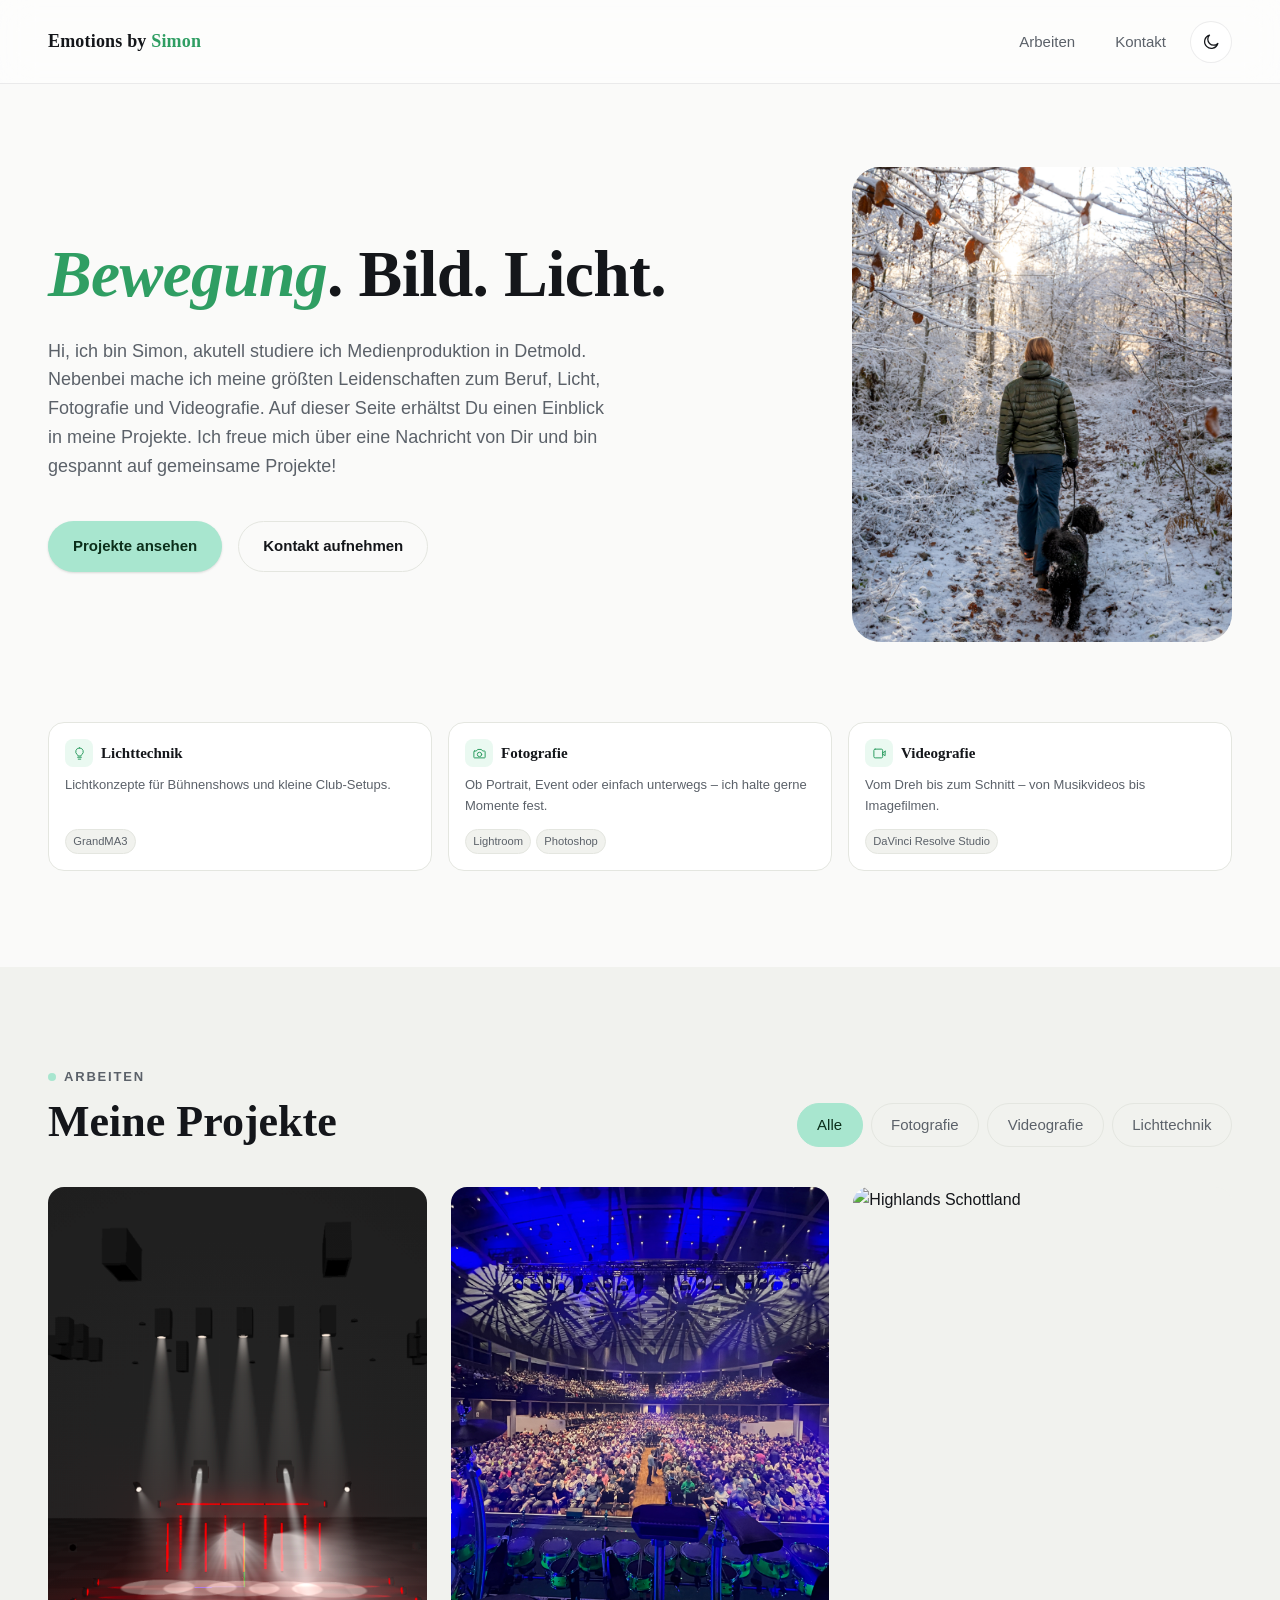
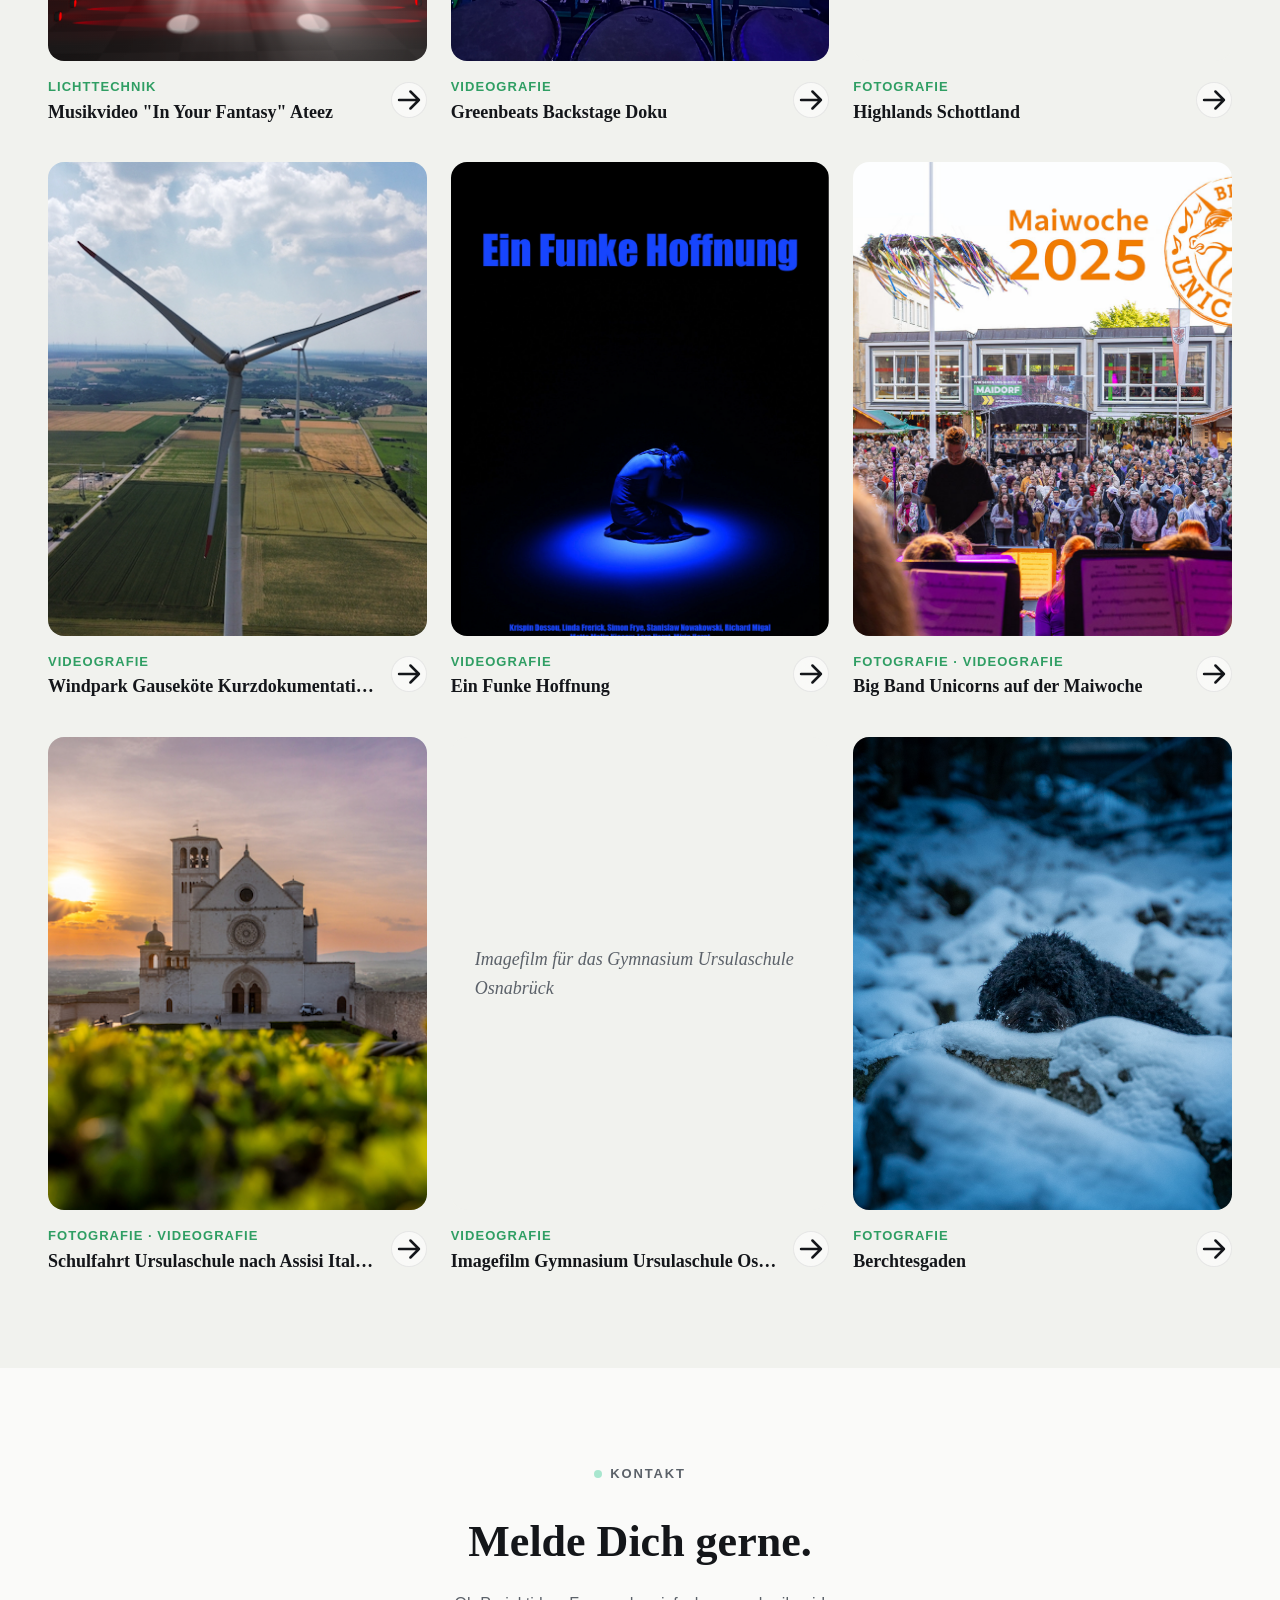
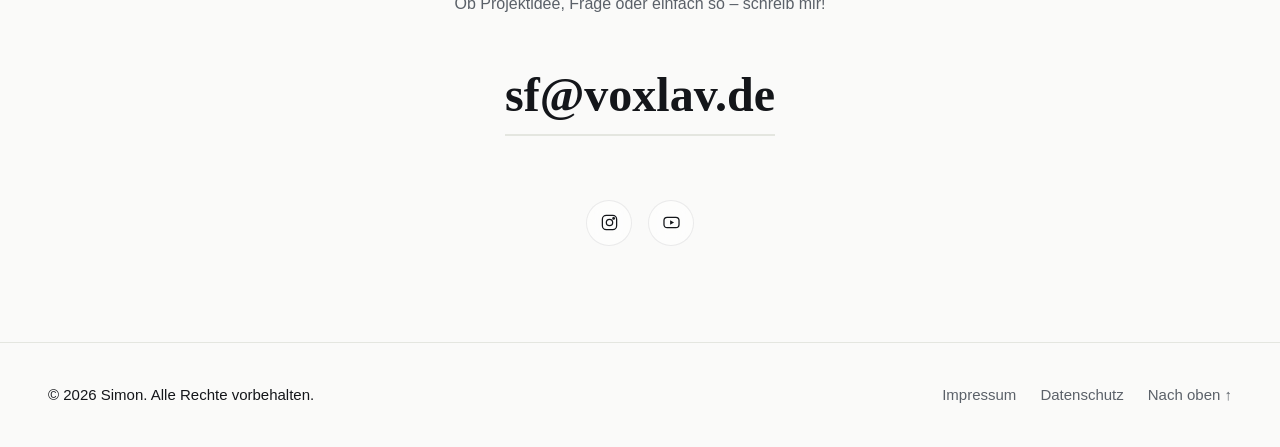
==== commit 93ca5178: "Update ohne das zu grosse Video" ====
--- a/index.html
+++ b/index.html
@@ -37,9 +37,12 @@
 
       <nav class="nav-links" id="primary-navigation" data-nav-links aria-label="Hauptnavigation">
         <a href="#arbeiten">Arbeiten</a>
-        <a href="#leistungen">Bereiche</a>
-        <a href="#ueber-mich">Über mich</a>
         <a href="#kontakt">Kontakt</a>
+        <button class="theme-toggle theme-toggle--menu" data-theme-toggle type="button" aria-label="Zu dunklem Design wechseln">
+          <svg class="icon-sun" viewBox="0 0 24 24" fill="none" stroke="currentColor" stroke-width="1.6" stroke-linecap="round"><circle cx="12" cy="12" r="4.5"/><path d="M12 2v2.5M12 19.5V22M4.2 4.2l1.8 1.8M18 18l1.8 1.8M2 12h2.5M19.5 12H22M4.2 19.8L6 18M18 6l1.8-1.8"/></svg>
+          <svg class="icon-moon" viewBox="0 0 24 24" fill="none" stroke="currentColor" stroke-width="1.6" stroke-linecap="round" stroke-linejoin="round"><path d="M20 14.5A8.5 8.5 0 1 1 9.5 4a7 7 0 0 0 10.5 10.5Z"/></svg>
+          <span>Design wechseln</span>
+        </button>
       </nav>
 
       <div class="header-actions">
@@ -58,73 +61,63 @@
 
     <!-- ============ HERO ============ -->
     <section class="hero" id="top">
+      <div class="container hero__grid">
+        <div class="hero__content">
+          <h1 data-site-hero-heading><em>Licht</em>. Bild. Bewegung.</h1>
+          <p class="hero__lede" data-site-hero-lede>
+            Ich bin Dein Name und studiere Medienproduktion. Nebenbei beschäftige ich mich mit
+            Lichttechnik, Fotografie und Video – hier sammle ich ein paar der Projekte, die dabei
+            entstanden sind.
+          </p>
+          <div class="hero__actions">
+            <a class="btn btn--primary" href="#arbeiten">Projekte ansehen</a>
+            <a class="btn btn--secondary" href="#kontakt">Kontakt aufnehmen</a>
+          </div>
+        </div>
+        <div class="hero__media">
+          <img data-site-about-image src="assets/images/placeholder-b.svg" alt="Platzhalter-Portrait — eigenes Foto einsetzen">
+        </div>
+      </div>
+    </section>
+
+    <!-- ============ BEREICHE-KARTEN ============
+         Jede Karte springt zu #arbeiten und filtert das Projekt-Grid dort
+         automatisch auf die passende Kategorie (siehe js/main.js). Text und
+         Werkzeug-Tags kommen aus data/site.json (Feld "services"). -->
+    <section id="bereiche">
       <div class="container">
-        <p class="eyebrow hero__eyebrow" data-site-hero-eyebrow>Lichttechnik · Fotografie · Videografie</p>
-        <h1 data-site-hero-heading><em>Licht</em>. Bild. Bewegung.</h1>
-        <p class="hero__lede" data-site-hero-lede>
-          Ich bin Dein Name und studiere Medienproduktion. Nebenbei beschäftige ich mich mit
-          Lichttechnik, Fotografie und Video – hier sammle ich ein paar der Projekte, die dabei
-          entstanden sind.
-        </p>
-        <div class="hero__actions">
-          <a class="btn btn--primary" href="#arbeiten">Projekte ansehen</a>
-          <a class="btn btn--secondary" href="#kontakt">Kontakt aufnehmen</a>
-        </div>
-        <a class="hero__scroll" href="#leistungen">
-          Entdecken
-          <svg viewBox="0 0 24 24" fill="none" stroke="currentColor" stroke-width="2" stroke-linecap="round" stroke-linejoin="round"><path d="M12 4v16M6 14l6 6 6-6"/></svg>
-        </a>
-      </div>
-    </section>
-
-    <!-- ============ LEISTUNGEN ============ -->
-    <section id="leistungen">
-      <div class="container">
-        <div class="section-heading">
-          <div>
-            <p class="eyebrow">Bereiche</p>
-            <h2>Womit ich mich beschäftige.</h2>
-          </div>
-          <p>Drei Bereiche, die sich für mich gut ergänzen.</p>
-        </div>
-
-        <!-- Jede Karte springt zu #arbeiten und filtert das Projekt-Grid dort
-             automatisch auf die passende Kategorie (siehe js/main.js). -->
-        <div class="services-grid">
-          <a class="service-card" href="#arbeiten" data-filter-jump="lichttechnik">
-            <div class="service-card__icon">
-              <svg viewBox="0 0 24 24" fill="none" stroke="currentColor" stroke-width="1.6" stroke-linecap="round" stroke-linejoin="round"><path d="M9 18h6M10 21h4M12 3a6 6 0 0 0-3.6 10.8c.6.45 1.1 1.2 1.1 2.2h5c0-1 .5-1.75 1.1-2.2A6 6 0 0 0 12 3Z"/></svg>
+        <div class="about-services__grid">
+          <a class="about-service-card" href="#arbeiten" data-filter-jump="lichttechnik" data-service="lichttechnik">
+            <div class="about-service-card__head">
+              <div class="about-service-card__icon">
+                <svg viewBox="0 0 24 24" fill="none" stroke="currentColor" stroke-width="1.6" stroke-linecap="round" stroke-linejoin="round"><path d="M9 18h6M10 21h4M12 3a6 6 0 0 0-3.6 10.8c.6.45 1.1 1.2 1.1 2.2h5c0-1 .5-1.75 1.1-2.2A6 6 0 0 0 12 3Z"/></svg>
+              </div>
+              <h3>Lichttechnik</h3>
             </div>
-            <h3>Lichttechnik</h3>
-            <p>Von Bühnenshows bis kleinen Club-Setups – ich beschäftige mich mit Lichtkonzepten, die Räume und Auftritte in Szene setzen.</p>
-            <span class="service-card__cta">
-              Projekte ansehen
-              <svg viewBox="0 0 24 24" fill="none" stroke="currentColor" stroke-width="1.8" stroke-linecap="round" stroke-linejoin="round"><path d="M5 12h14M13 6l6 6-6 6"/></svg>
-            </span>
-          </a>
-
-          <a class="service-card" href="#arbeiten" data-filter-jump="fotografie">
-            <div class="service-card__icon">
-              <svg viewBox="0 0 24 24" fill="none" stroke="currentColor" stroke-width="1.6" stroke-linecap="round" stroke-linejoin="round"><path d="M4 8h3l2-2.5h6L17 8h3a1 1 0 0 1 1 1v9a1 1 0 0 1-1 1H4a1 1 0 0 1-1-1V9a1 1 0 0 1 1-1Z"/><circle cx="12" cy="13.5" r="3.5"/></svg>
+            <p data-service-text>Lichtkonzepte für Bühnenshows und kleine Club-Setups.</p>
+            <div class="about-service-card__tools" data-service-tools></div>
+          </a>
+
+          <a class="about-service-card" href="#arbeiten" data-filter-jump="fotografie" data-service="fotografie">
+            <div class="about-service-card__head">
+              <div class="about-service-card__icon">
+                <svg viewBox="0 0 24 24" fill="none" stroke="currentColor" stroke-width="1.6" stroke-linecap="round" stroke-linejoin="round"><path d="M4 8h3l2-2.5h6L17 8h3a1 1 0 0 1 1 1v9a1 1 0 0 1-1 1H4a1 1 0 0 1-1-1V9a1 1 0 0 1 1-1Z"/><circle cx="12" cy="13.5" r="3.5"/></svg>
+              </div>
+              <h3>Fotografie</h3>
             </div>
-            <h3>Fotografie</h3>
-            <p>Ob Portrait, Event oder einfach unterwegs – ich halte gerne Momente fest.</p>
-            <span class="service-card__cta">
-              Projekte ansehen
-              <svg viewBox="0 0 24 24" fill="none" stroke="currentColor" stroke-width="1.8" stroke-linecap="round" stroke-linejoin="round"><path d="M5 12h14M13 6l6 6-6 6"/></svg>
-            </span>
-          </a>
-
-          <a class="service-card" href="#arbeiten" data-filter-jump="video">
-            <div class="service-card__icon">
-              <svg viewBox="0 0 24 24" fill="none" stroke="currentColor" stroke-width="1.6" stroke-linecap="round" stroke-linejoin="round"><rect x="3" y="5" width="14" height="14" rx="2"/><path d="M21 8.5v7L17 13v-2l4-2.5Z"/></svg>
+            <p data-service-text>Ob Portrait, Event oder einfach unterwegs – ich halte gerne Momente fest.</p>
+            <div class="about-service-card__tools" data-service-tools></div>
+          </a>
+
+          <a class="about-service-card" href="#arbeiten" data-filter-jump="videografie" data-service="videografie">
+            <div class="about-service-card__head">
+              <div class="about-service-card__icon">
+                <svg viewBox="0 0 24 24" fill="none" stroke="currentColor" stroke-width="1.6" stroke-linecap="round" stroke-linejoin="round"><rect x="3" y="5" width="14" height="14" rx="2"/><path d="M21 8.5v7L17 13v-2l4-2.5Z"/></svg>
+              </div>
+              <h3>Videografie</h3>
             </div>
-            <h3>Videografie</h3>
-            <p>Von kleinen Musikvideos bis Imagefilmen – vom Dreh bis zum Schnitt beschäftige ich mich mit bewegten Bildern.</p>
-            <span class="service-card__cta">
-              Projekte ansehen
-              <svg viewBox="0 0 24 24" fill="none" stroke="currentColor" stroke-width="1.8" stroke-linecap="round" stroke-linejoin="round"><path d="M5 12h14M13 6l6 6-6 6"/></svg>
-            </span>
+            <p data-service-text>Vom Dreh bis zum Schnitt – von Musikvideos bis Imagefilmen.</p>
+            <div class="about-service-card__tools" data-service-tools></div>
           </a>
         </div>
       </div>
@@ -138,16 +131,15 @@
         <div class="section-heading">
           <div>
             <p class="eyebrow">Arbeiten</p>
-            <h2>Ausgewählte Projekte</h2>
+            <h2>Meine Projekte</h2>
           </div>
-          <p>Ein Einblick in aktuelle Arbeiten aus Lichttechnik, Fotografie und Videografie.</p>
-        </div>
-
-        <div class="filter-bar" role="tablist" aria-label="Projekte filtern">
-          <button class="filter-btn is-active" type="button" data-filter="alle" role="tab" aria-selected="true">Alle</button>
-          <button class="filter-btn" type="button" data-filter="fotografie" role="tab" aria-selected="false">Fotografie</button>
-          <button class="filter-btn" type="button" data-filter="video" role="tab" aria-selected="false">Video</button>
-          <button class="filter-btn" type="button" data-filter="lichttechnik" role="tab" aria-selected="false">Lichttechnik</button>
+
+          <div class="filter-bar" role="tablist" aria-label="Projekte filtern">
+            <button class="filter-btn is-active" type="button" data-filter="alle" role="tab" aria-selected="true">Alle</button>
+            <button class="filter-btn" type="button" data-filter="fotografie" role="tab" aria-selected="false">Fotografie</button>
+            <button class="filter-btn" type="button" data-filter="videografie" role="tab" aria-selected="false">Videografie</button>
+            <button class="filter-btn" type="button" data-filter="lichttechnik" role="tab" aria-selected="false">Lichttechnik</button>
+          </div>
         </div>
 
         <div class="project-grid" data-project-grid aria-live="polite"></div>
@@ -160,7 +152,7 @@
             <a class="project-card__link" href="project.html">
               <div class="project-card__media">
                 <img class="project-card__image" src="" alt="" loading="lazy">
-                <span class="project-card__play" aria-hidden="true" hidden></span>
+                <div class="project-card__text-cover" hidden><p></p></div>
               </div>
               <div class="project-card__body">
                 <div class="project-card__text">
@@ -177,38 +169,8 @@
       </div>
     </section>
 
-    <!-- ============ ÜBER MICH ============ -->
-    <section id="ueber-mich">
-      <div class="container about">
-        <div class="about__media">
-          <img data-site-about-image src="assets/images/placeholder-b.svg" alt="Platzhalter-Portrait — eigenes Foto einsetzen">
-        </div>
-        <div class="about__body">
-          <p class="eyebrow">Über mich</p>
-          <h2 data-site-about-heading>Zwischen Lichtpult, Kamera und Schnittprogramm.</h2>
-          <div data-site-about-paragraphs>
-            <p>
-              Ich studiere Medienproduktion und beschäftige mich nebenbei mit drei Bereichen, die
-              sich für mich gut ergänzen: Lichttechnik, Fotografie und Videografie.
-            </p>
-            <p>
-              Diese Seite ist ein Sammelplatz für Projekte, die dabei nach und nach entstehen –
-              manche im Studium, manche einfach nebenbei.
-            </p>
-          </div>
-          <div class="about__tags" data-site-about-tags>
-            <span class="tag">Adobe Premiere Pro</span>
-            <span class="tag">DaVinci Resolve</span>
-            <span class="tag">Lightroom</span>
-            <span class="tag">GrandMA</span>
-            <span class="tag">Moving Heads</span>
-          </div>
-        </div>
-      </div>
-    </section>
-
     <!-- ============ KONTAKT ============ -->
-    <section class="section-alt" id="kontakt">
+    <section id="kontakt">
       <div class="container contact">
         <div class="section-heading">
           <p class="eyebrow">Kontakt</p>
--- a/css/style.css
+++ b/css/style.css
@@ -47,7 +47,7 @@
   --text-xl: clamp(1.25rem, 1.15rem + 0.4vw, 1.5rem);
   --text-2xl: clamp(1.5rem, 1.3rem + 0.9vw, 2rem);
   --text-3xl: clamp(1.9rem, 1.5rem + 1.8vw, 2.75rem);
-  --text-hero: clamp(2.6rem, 1.9rem + 3.4vw, 4.75rem);
+  --text-hero: clamp(2.4rem, 1.7rem + 3vw, 4.1rem);
 
   /* ---- Abstands-Skala ---- */
   --space-3xs: 0.25rem;
@@ -180,6 +180,12 @@
 
 ul, ol { list-style: none; padding: 0; }
 
+/* Garantiert, dass das hidden-Attribut IMMER greift — auch wenn ein Element
+   zusätzlich eine Klasse mit eigenem display trägt (z. B. .field, display:
+   flex). Ohne diese Regel gewinnt bei gleicher Spezifität die Klasse gegen
+   den Browser-Standard für [hidden], das Element bliebe sichtbar. */
+[hidden] { display: none !important; }
+
 button, input, textarea, select { font: inherit; color: inherit; }
 
 button {
@@ -345,6 +351,7 @@
   gap: var(--space-lg);
   font-size: var(--text-sm);
   font-weight: 500;
+  margin-left: auto; /* rückt Nav + header-actions gemeinsam nach rechts, Marke bleibt links */
 }
 
 .nav-links a {
@@ -396,20 +403,44 @@
 .nav-toggle { display: none; }
 .nav-toggle svg { width: 18px; height: 18px; }
 
+/* Zweite Kopie des Theme-Umschalters im Ausklapp-Menü (siehe Bereich 6) —
+   nur auf schmalen Bildschirmen sichtbar (Layout/Größe siehe mobile Media
+   Query weiter unten), ersetzt dort die runde Header-Variante. */
+.theme-toggle--menu { display: none; }
+
 
 /* ==========================================================================
    7. HERO
    ========================================================================== */
 .hero {
   padding-top: clamp(3.5rem, 4vw + 2rem, 7rem);
-  padding-bottom: var(--space-2xl);
-}
-
-.hero__eyebrow { margin-bottom: var(--space-md); }
+  padding-bottom: var(--space-lg);
+}
+
+/* Direkt unter dem Hero, bewusst mit weniger Abstand nach oben als andere
+   Abschnitte — wirkt dadurch wie eine unmittelbare Fortsetzung des Hero. */
+#bereiche { padding-top: var(--space-lg); }
+
+.hero__grid {
+  display: grid;
+  grid-template-columns: 1fr minmax(260px, 380px);
+  gap: var(--space-lg);
+  align-items: center;
+}
+/* Ohne das würde die Überschrift (bewusst einzeilig, siehe .hero h1) die
+   Spalte über ihren fairen Anteil hinaus aufzwingen und die Seite horizontal
+   überlaufen lassen, statt bei Bedarf normal umzubrechen. */
+.hero__content { min-width: 0; }
+
+.hero__media {
+  aspect-ratio: 4 / 5;
+  border-radius: var(--radius-lg);
+  overflow: hidden;
+}
+.hero__media img { width: 100%; height: 100%; object-fit: cover; }
 
 .hero h1 {
   font-size: var(--text-hero);
-  max-width: 18ch;
   letter-spacing: -0.01em;
 }
 
@@ -427,81 +458,70 @@
   margin-top: var(--space-lg);
 }
 
-.hero__scroll {
-  margin-top: var(--space-2xl);
-  display: inline-flex;
-  align-items: center;
-  gap: var(--space-2xs);
-  font-size: var(--text-xs);
-  color: var(--color-text-muted);
-  text-transform: uppercase;
-  letter-spacing: 0.12em;
-}
-
-.hero__scroll svg {
-  width: 14px; height: 14px;
-  animation: bob 2.2s var(--ease) infinite;
-}
-
-@keyframes bob {
-  0%, 100% { transform: translateY(0); }
-  50% { transform: translateY(5px); }
-}
-
-
-/* ==========================================================================
-   8. LEISTUNGEN
-   ========================================================================== */
-.services-grid {
-  margin-top: var(--space-xl);
+
+
+/* ==========================================================================
+   8. BEREICHE-KARTEN (eigener Abschnitt zwischen Hero und Arbeiten — Text/
+   Werkzeug-Tags pro Karte kommen aus data/site.json, Feld "services", siehe
+   js/site-content.js. Icon + Titel sind fix im HTML.)
+   ========================================================================== */
+.about-services__grid {
   display: grid;
   grid-template-columns: repeat(3, 1fr);
-  gap: var(--space-md);
-}
-
-.service-card {
+  gap: var(--space-sm);
+}
+
+/* Drei gleich hohe Zeilenabschnitte pro Karte: Icon+Titel, dann Text, dann
+   Werkzeug-Tags — statt Icon links und Text daneben, damit die Karte
+   schlanker wirkt und der Platz gleichmäßiger gefüllt ist. */
+.about-service-card {
   display: flex;
   flex-direction: column;
-  padding: var(--space-lg);
+  gap: var(--space-2xs);
+  padding: var(--space-sm) var(--space-sm);
   background: var(--color-bg-elevated);
   border: 1px solid var(--color-border);
-  border-radius: var(--radius-lg);
+  border-radius: var(--radius-md);
   cursor: pointer;
   transition: transform var(--transition), box-shadow var(--transition), border-color var(--transition);
 }
-.service-card:hover {
-  transform: translateY(-4px);
+.about-service-card:hover {
+  transform: translateY(-2px);
   box-shadow: var(--shadow-md);
   border-color: var(--color-accent);
 }
 
-.service-card__icon {
+.about-service-card__head {
+  display: flex;
+  align-items: center;
+  gap: var(--space-2xs);
+}
+.about-service-card__head h3 { font-size: var(--text-sm); }
+
+.about-service-card__icon {
   display: grid;
   place-items: center;
-  width: 52px; height: 52px;
-  border-radius: var(--radius-md);
+  flex-shrink: 0;
+  width: 28px; height: 28px;
+  border-radius: var(--radius-sm);
   background: var(--color-accent-soft);
   color: var(--color-accent-strong);
-  margin-bottom: var(--space-md);
-}
-.service-card__icon svg { width: 24px; height: 24px; }
-
-.service-card h3 { font-size: var(--text-xl); margin-bottom: var(--space-2xs); }
-.service-card p { color: var(--color-text-muted); font-size: var(--text-sm); }
-
-.service-card__cta {
-  display: inline-flex;
-  align-items: center;
-  gap: var(--space-2xs);
-  margin-top: auto; /* schiebt die Zeile ans Kartenende, auch bei unterschiedlich langen Texten */
-  padding-top: var(--space-md);
-  border-top: 1px solid var(--color-border);
-  font-size: var(--text-sm);
-  font-weight: 600;
-  color: var(--color-accent-strong);
-}
-.service-card__cta svg { width: 16px; height: 16px; transition: transform var(--transition); }
-.service-card:hover .service-card__cta svg { transform: translateX(4px); }
+}
+.about-service-card__icon svg { width: 15px; height: 15px; }
+
+.about-service-card p { color: var(--color-text-muted); font-size: var(--text-xs); }
+
+.about-service-card__tools {
+  margin-top: auto; /* schiebt die Tags ans Kartenende, auch bei unterschiedlich langem Text */
+  padding-top: var(--space-3xs);
+  display: flex;
+  flex-wrap: wrap;
+  gap: 0.3em;
+}
+.about-service-card__tools .tag {
+  padding: 0.25em 0.65em;
+  font-size: 0.7rem;
+}
 
 
 /* ==========================================================================
@@ -534,7 +554,8 @@
   display: flex;
   flex-wrap: wrap;
   gap: var(--space-2xs);
-  margin-top: var(--space-lg);
+  /* Kein margin-top: sitzt jetzt in .section-heading neben der Überschrift
+     (Desktop) bzw. bricht mit deren eigenem "gap" darunter um (schmal). */
 }
 
 .filter-btn {
@@ -583,36 +604,25 @@
 }
 .project-card__link:hover .project-card__image { transform: scale(1.06); }
 
-/* Abspiel-Symbol, wenn das Titelbild ein Video ist (siehe js/main.js).
-   ::before (Kreis) und ::after (Dreieck) teilen sich per grid-area dieselbe
-   Zelle, damit beide unabhängig von place-items: center exakt übereinander
-   sitzen — in Mal- statt DOM-Reihenfolge liegt ::after (Dreieck) oben. */
-.project-card__play {
-  position: absolute;
-  inset: 0;
-  display: grid;
-  place-items: center;
-  pointer-events: none;
-}
-.project-card__play[hidden] { display: none; }
-.project-card__play::before {
-  content: "";
-  grid-area: 1 / 1;
-  width: 56px; height: 56px;
-  border-radius: 50%;
-  background: rgba(11, 13, 12, 0.45);
-  backdrop-filter: blur(4px);
-  -webkit-backdrop-filter: blur(4px);
-  box-shadow: 0 8px 20px -6px rgba(0, 0, 0, 0.5);
-}
-.project-card__play::after {
-  content: "";
-  grid-area: 1 / 1;
-  width: 0; height: 0;
-  border-style: solid;
-  border-width: 10px 0 10px 16px;
-  border-color: transparent transparent transparent #f3f5f1;
-  transform: translateX(2px);
+/* Ersatz-Darstellung, wenn ein Projekt kein Titelbild hat: die
+   Kurzbeschreibung füllt dieselbe Fläche, statt dass die Kachel leer/kaputt
+   aussieht (siehe js/main.js, buildCard). */
+.project-card__media--text { background: var(--color-bg-muted); }
+.project-card__text-cover {
+  height: 100%;
+  display: flex;
+  align-items: center;
+  padding: var(--space-md);
+}
+.project-card__text-cover p {
+  font-family: var(--font-display);
+  font-style: italic;
+  font-size: var(--text-lg);
+  color: var(--color-text-muted);
+  display: -webkit-box;
+  -webkit-line-clamp: 7;
+  -webkit-box-orient: vertical;
+  overflow: hidden;
 }
 
 .project-card__body {
@@ -674,31 +684,8 @@
 
 
 /* ==========================================================================
-   12. ÜBER MICH
-   ========================================================================== */
-.about {
-  display: grid;
-  grid-template-columns: minmax(240px, 380px) 1fr;
-  gap: var(--space-2xl);
-  align-items: center;
-}
-
-.about__media {
-  aspect-ratio: 4 / 5;
-  border-radius: var(--radius-lg);
-  overflow: hidden;
-}
-.about__media img { width: 100%; height: 100%; object-fit: cover; }
-
-.about__body p { color: var(--color-text-muted); font-size: var(--text-lg); }
-
-.about__tags {
-  margin-top: var(--space-lg);
-  display: flex;
-  flex-wrap: wrap;
-  gap: var(--space-2xs);
-}
-
+   12. TAGS (Projekt-Schlagworte, Werkzeug-Tags in den Bereiche-Karten, …)
+   ========================================================================== */
 .tag {
   padding: 0.4em 0.9em;
   font-size: var(--text-xs);
@@ -833,22 +820,41 @@
   color: var(--color-text-muted);
 }
 
-/* Großes Titelbild/-video oben auf der Detailseite. Kann laut Projektdaten
-   ein Bild ODER ein Video sein (Datei/YouTube/Vimeo) — die Fallunterscheidung
-   übernimmt js/project.js, hier wird nur die Größe/Form vorgegeben. */
-.project-detail__hero {
-  margin-top: var(--space-xl);
+/* Titelbild oben auf der Detailseite (immer ein Bild, siehe README). Zeigt
+   das Originalformat linksbündig und ohne Zuschnitt. Die Rundung/Randfarbe
+   sitzt bewusst direkt auf dem <img>, nicht auf der umgebenden Box — sonst
+   bliebe (je nach Bildformat) ein sichtbarer Rand/Hintergrund der Box um ein
+   kleineres Bild übrig. Hat das Projekt kein Titelbild, bleibt [data-hero]
+   leer (siehe js/project.js) und die Kurzbeschreibung darunter
+   (.project-detail__intro) übernimmt die Stelle. */
+.project-detail__hero { margin-top: var(--space-xl); }
+.project-detail__hero .media-item--image {
+  background: none;
+  aspect-ratio: auto; /* überschreibt den festen Hochformat-Platz aus der Galerie-Regel oben */
+}
+.project-detail__hero .media-item--image img {
+  display: block;
+  width: auto;
+  height: auto;
+  max-width: min(480px, 100%); /* 100% verhindert Überlaufen auf schmalen/mobilen Bildschirmen */
+  max-height: 50vh;
+  aspect-ratio: auto;
   border-radius: var(--radius-lg);
-  overflow: hidden;
-}
-.project-detail__hero .media-item { border-radius: 0; }
-.project-detail__hero .media-item--image img { aspect-ratio: 16 / 9; cursor: zoom-in; }
-.project-detail__hero .media-item--video video { max-height: 70vh; }
-
+  cursor: zoom-in;
+}
+
+/* Hoch- und Querformat-Bilder bleiben in ihrem echten Seitenverhältnis
+   (kein Zuschnitt): jede Zelle ist ein "Hochformat-Platz" (4:5) — ein
+   Querformat-Bild belegt per .media-item--landscape zwei nebeneinander-
+   liegende Plätze und nimmt so deren Form an. grid-auto-flow: dense
+   schließt dabei entstehende Lücken mit späteren, kleineren Bildern.
+   Welche Klasse ein Bild bekommt, ermittelt js/project.js automatisch
+   anhand der tatsächlichen Bildmaße (naturalWidth/-Height). */
 .project-detail__gallery {
   margin-top: var(--space-2xl);
   display: grid;
-  grid-template-columns: repeat(auto-fill, minmax(320px, 1fr));
+  grid-template-columns: repeat(auto-fill, minmax(220px, 1fr));
+  grid-auto-flow: dense;
   gap: var(--space-md);
 }
 
@@ -923,14 +929,29 @@
   background: var(--color-bg-muted);
 }
 
+.media-item--image {
+  aspect-ratio: 4 / 5; /* Hochformat-Platz, siehe .project-detail__gallery oben */
+}
+.project-detail__gallery .media-item--landscape {
+  grid-column: span 2; /* zwei Hochformat-Plätze nebeneinander */
+  aspect-ratio: 8 / 5;
+}
 .media-item--image img {
   width: 100%; height: 100%;
-  aspect-ratio: 4 / 5;
-  object-fit: cover;
+  object-fit: cover; /* füllt den jeweiligen Platz (Hoch- oder Querformat, siehe oben) ganz aus */
   cursor: zoom-in;
   transition: transform var(--transition-slow);
 }
 .media-item--image:hover img { transform: scale(1.04); }
+
+/* "Format behalten" (siehe Editor, Galerie-Eintrag): exaktes Originalformat
+   über die volle Breite, ohne Rundung, statt in einen Hoch-/Querformat-Platz
+   eingepasst (und ggf. leicht beschnitten) zu werden. */
+.project-detail__gallery .media-item--keep-format {
+  grid-column: 1 / -1;
+  aspect-ratio: auto;
+  border-radius: 0;
+}
 
 .media-item--video {
   grid-column: 1 / -1;
@@ -1029,10 +1050,23 @@
 /* ==========================================================================
    18. RESPONSIVE ANPASSUNGEN
    ========================================================================== */
+/* Eigene, breitere Schwelle fürs Hero-Grid: die Überschrift soll einzeilig
+   bleiben (siehe .hero h1) — dafür braucht die Textspalte neben dem Foto
+   mehr Luft als die übrigen 900px-Anpassungen unten. */
+@media (max-width: 1200px) {
+  .hero__grid { grid-template-columns: 1fr; }
+  .hero__media { max-width: 320px; margin: var(--space-lg) auto 0; }
+}
+
+/* Ab hier ist neben dem Foto nachweislich genug Platz für eine einzeilige
+   Überschrift (siehe .hero__grid) — erst ab dieser Breite erzwingen, sonst
+   würde sie auf schmaleren/einspaltigen Bildschirmen abgeschnitten. */
+@media (min-width: 1201px) {
+  .hero h1 { white-space: nowrap; }
+}
+
 @media (max-width: 900px) {
-  .about { grid-template-columns: 1fr; }
-  .about__media { max-width: 380px; }
-  .services-grid { grid-template-columns: 1fr 1fr; }
+  .about-services__grid { grid-template-columns: 1fr 1fr; }
 }
 
 @media (max-width: 720px) {
@@ -1041,19 +1075,22 @@
   .nav-toggle { display: grid; }
 
   /* Ausklapp-Menü: dieselbe Glas-Optik wie der Header (Bereich 6), nur als
-     eigene schwebende Fläche darunter — daher hier eine eigene Blur-Angabe. */
+     eigene schwebende Fläche darunter — daher hier eine eigene Blur-Angabe.
+     Der Schatten hebt die Fläche zusätzlich vom Seiteninhalt dahinter ab. */
   .nav-links {
     position: fixed;
     top: var(--header-height);
     left: 0; right: 0;
+    margin-left: 0; /* die rechtsbündige Desktop-Regel soll das feste Ausklapp-Menü nicht verschieben */
     flex-direction: column;
-    align-items: flex-start;
+    align-items: stretch;
     gap: 0;
     background: var(--color-glass-strong);
     backdrop-filter: blur(var(--blur-glass));
     -webkit-backdrop-filter: blur(var(--blur-glass));
     border-bottom: 1px solid var(--color-glass-border);
-    padding: var(--space-sm) var(--container-padding) var(--space-md);
+    box-shadow: var(--shadow-lg);
+    padding: var(--space-2xs) var(--container-padding) var(--space-sm);
     transform: translateY(-8px);
     opacity: 0;
     visibility: hidden;
@@ -1066,9 +1103,40 @@
     visibility: visible;
     pointer-events: auto;
   }
-  .nav-links a { width: 100%; padding-block: var(--space-xs); font-size: var(--text-lg); }
-
-  .services-grid { grid-template-columns: 1fr; }
+
+  /* Jede Zeile (Links + Theme-Umschalter) deutlich vom Glas-Hintergrund
+     abgesetzt: volle Textfarbe statt gedämpft, plus Trennlinie zur nächsten Zeile. */
+  .nav-links a,
+  .theme-toggle--menu {
+    width: 100%;
+    padding-block: var(--space-sm);
+    font-size: var(--text-lg);
+    font-weight: 600;
+    color: var(--color-text);
+    border-bottom: 1px solid var(--color-glass-border);
+  }
+  /* Trennlinie nur zwischen den Zeilen, nicht nach der letzten (egal ob
+     Link oder Theme-Umschalter zuletzt kommt). */
+  .nav-links > *:last-child { border-bottom: none; }
+
+  /* Theme-Umschalter: runde Header-Variante ausblenden, stattdessen als
+     Zeile im Menü zeigen (gleiche Optik wie die Links darüber). */
+  .header-actions > .theme-toggle:not(.theme-toggle--menu) { display: none; }
+  .theme-toggle--menu {
+    display: flex;
+    align-items: center;
+    gap: var(--space-sm);
+    background: none;
+    border: none;
+    border-radius: 0;
+    backdrop-filter: none;
+    -webkit-backdrop-filter: none;
+    border-bottom: 1px solid var(--color-glass-border);
+  }
+  .theme-toggle--menu:hover { transform: none; border-color: var(--color-glass-border); }
+  .theme-toggle--menu svg { width: 19px; height: 19px; flex-shrink: 0; }
+
+  .about-services__grid { grid-template-columns: 1fr; }
 
   .project-detail__nav { flex-direction: column; }
   .project-nav-link--next { text-align: left; margin-left: 0; }
@@ -1080,6 +1148,14 @@
 
 @media (max-width: 480px) {
   .site-footer .container { flex-direction: column; align-items: flex-start; }
+
+  /* repeat(auto-fill, minmax(220px, 1fr)) rechnet sich auf sehr schmalen
+     Bildschirmen manchmal fälschlich 2 Spalten aus (eine davon dann winzig,
+     deutlich unter 220px) — hier stattdessen fest auf eine Spalte setzen.
+     Querformat-Bilder bekommen dabei ein etwas flacheres Verhältnis als im
+     2-Spalten-Fall, weil sie hier nur eine (schmalere) Spalte breit sind. */
+  .project-detail__gallery { grid-template-columns: 1fr; }
+  .project-detail__gallery .media-item--landscape { grid-column: auto; aspect-ratio: 4 / 3; }
 }
 
 
